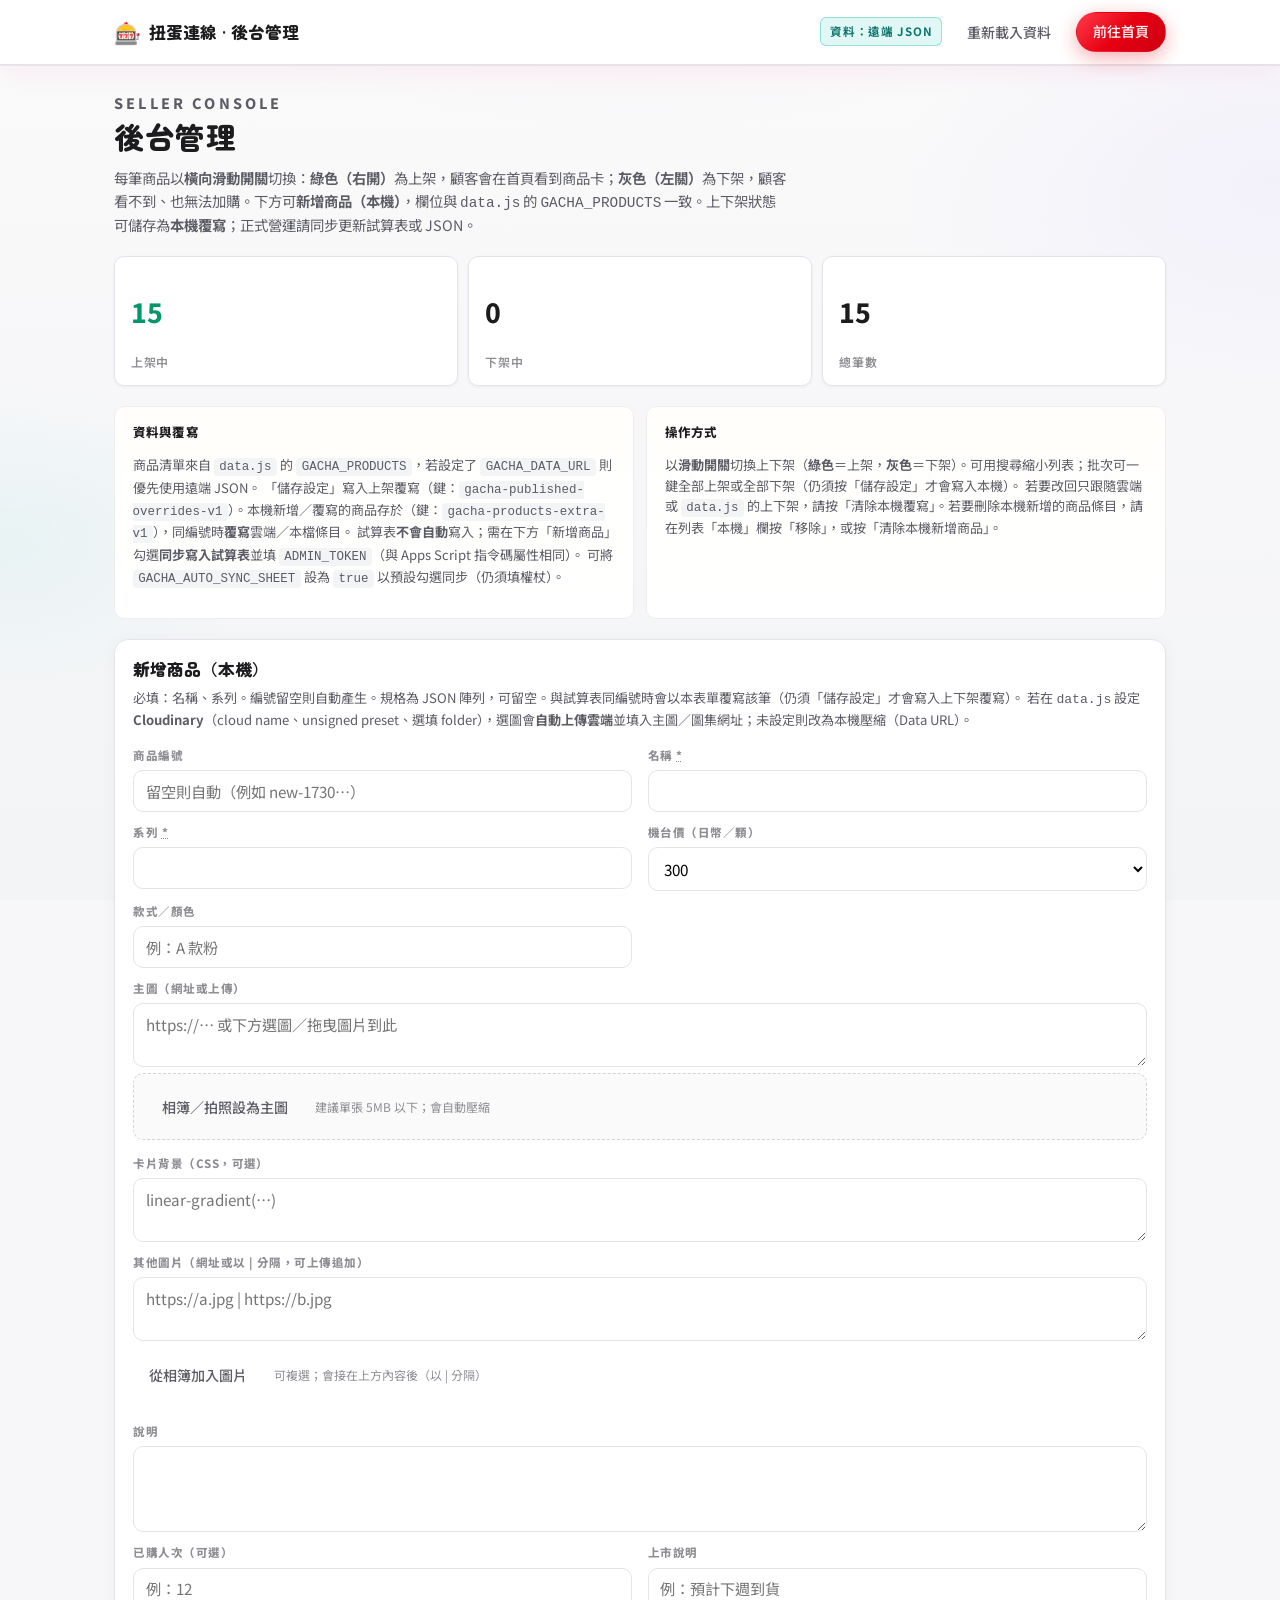
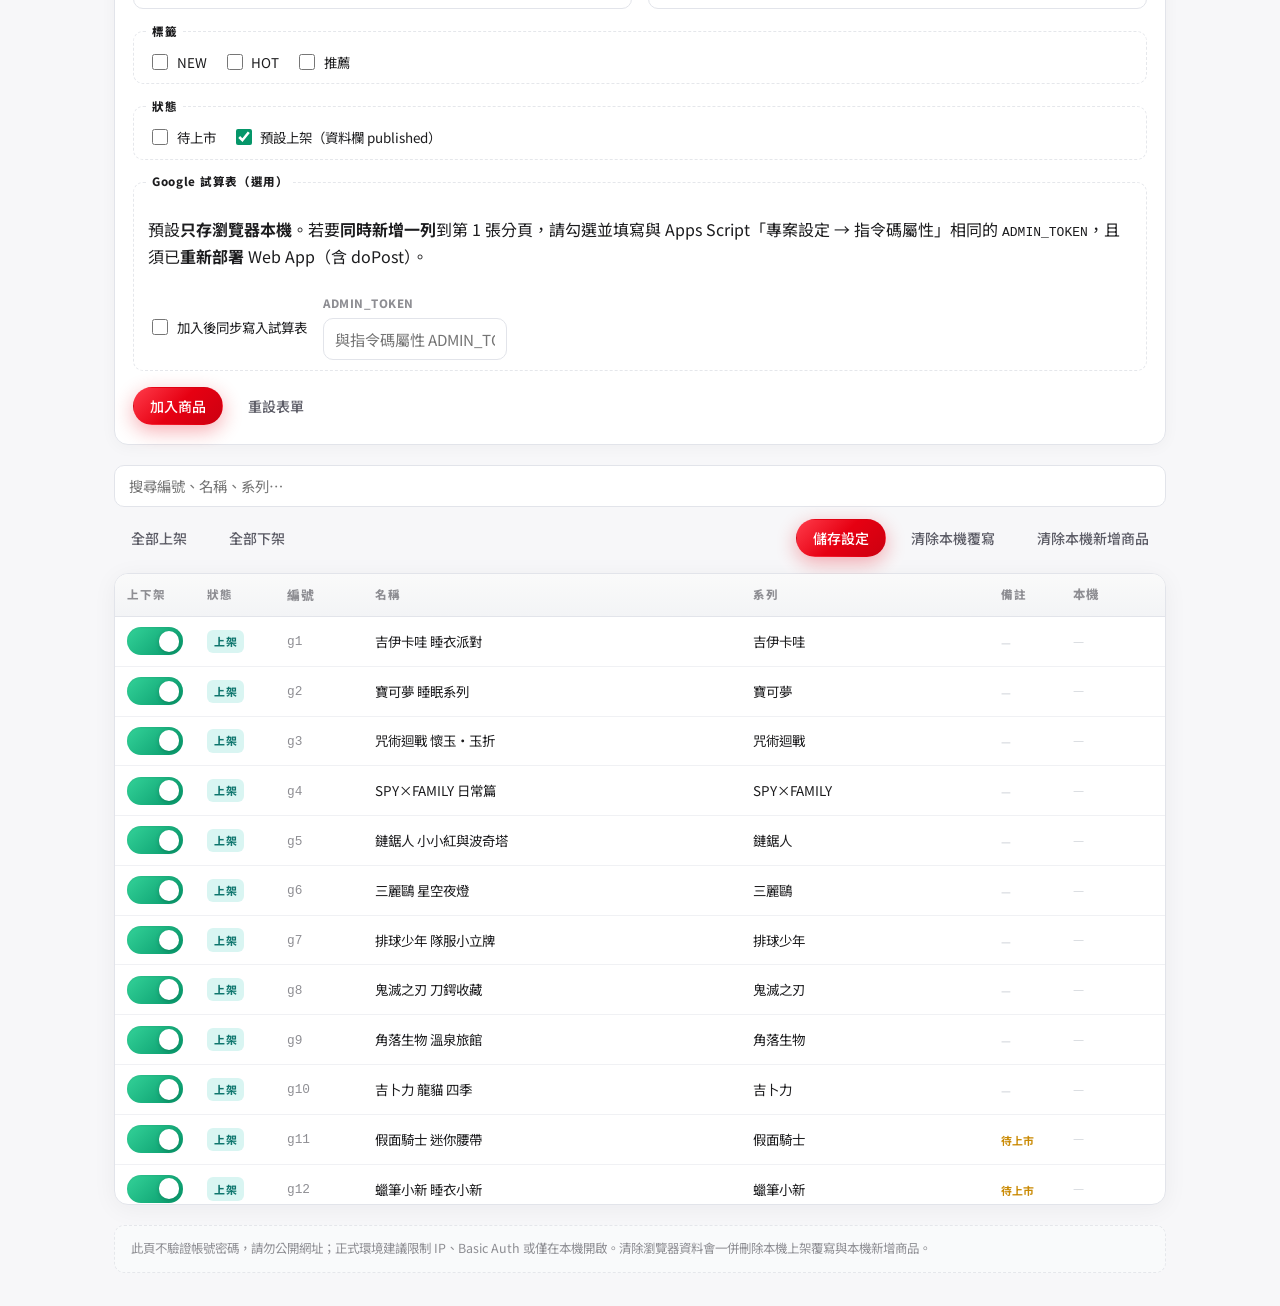
==== admin.html @ bfc109dc "Add files via upload" ====
<!DOCTYPE html>
<html lang="zh-Hant">
<head>
  <meta charset="UTF-8" />
  <meta name="viewport" content="width=device-width, initial-scale=1.0" />
  <meta name="robots" content="noindex, nofollow" />
  <title>後台管理｜扭蛋連線</title>
  <link rel="preconnect" href="https://fonts.googleapis.com" />
  <link rel="preconnect" href="https://fonts.gstatic.com" crossorigin />
  <link href="https://fonts.googleapis.com/css2?family=Noto+Sans+TC:wght@400;500;700;900&family=Zen+Maru+Gothic:wght@500;700&display=swap" rel="stylesheet" />
  <link rel="stylesheet" href="css/styles.css" />
  <link rel="stylesheet" href="css/admin.css" />
</head>
<body class="admin-body">
  <a class="admin-skip" href="#admin-main">略過導覽至主要內容</a>
  <div class="page-bg" aria-hidden="true"></div>

  <header class="admin-header">
    <div class="admin-header__inner">
      <a class="admin-brand" href="index.html">
        <span class="admin-brand__icon" aria-hidden="true">🎰</span>
        <span>扭蛋連線 · 後台管理</span>
      </a>
      <div class="admin-header__actions">
        <span class="admin-badge" id="admin-data-source" title="商品資料來源">載入中…</span>
        <button type="button" class="btn ghost" id="admin-reload">重新載入資料</button>
        <a class="btn primary" href="index.html">前往首頁</a>
      </div>
    </div>
  </header>

  <main class="admin-main" id="admin-main">
    <section class="admin-hero" aria-labelledby="admin-title">
      <p class="admin-hero__eyebrow">SELLER CONSOLE</p>
      <h1 id="admin-title">後台管理</h1>
      <p>每筆商品以<strong>橫向滑動開關</strong>切換：<strong>綠色（右開）</strong>為上架，顧客會在首頁看到商品卡；<strong>灰色（左關）</strong>為下架，顧客看不到、也無法加購。下方可<strong>新增商品（本機）</strong>，欄位與 <code>data.js</code> 的 <code>GACHA_PRODUCTS</code> 一致。上下架狀態可儲存為<strong>本機覆寫</strong>；正式營運請同步更新試算表或 JSON。</p>
      <p class="admin-sync-note" id="admin-sheet-sync-note" role="status"></p>
    </section>

    <section class="admin-stats" aria-label="上架統計">
      <div class="admin-stat admin-stat--accent">
        <p class="admin-stat__val" id="stat-on">0</p>
        <p class="admin-stat__label">上架中</p>
      </div>
      <div class="admin-stat">
        <p class="admin-stat__val" id="stat-off">0</p>
        <p class="admin-stat__label">下架中</p>
      </div>
      <div class="admin-stat">
        <p class="admin-stat__val" id="stat-total">0</p>
        <p class="admin-stat__label">總筆數</p>
      </div>
    </section>

    <div class="admin-panels">
      <section class="admin-panel" aria-labelledby="panel-src">
        <h2 id="panel-src">資料與覆寫</h2>
        <p>
          商品清單來自 <code>data.js</code> 的 <code>GACHA_PRODUCTS</code>，若設定了 <code>GACHA_DATA_URL</code> 則優先使用遠端 JSON。
          「儲存設定」寫入上架覆寫（鍵：<code id="admin-key-hint"></code>）。本機新增／覆寫的商品存於（鍵：<code id="admin-extra-key-hint"></code>），同編號時<strong>覆寫</strong>雲端／本檔條目。
          試算表<strong>不會自動</strong>寫入；需在下方「新增商品」勾選<strong>同步寫入試算表</strong>並填 <code>ADMIN_TOKEN</code>（與 Apps Script 指令碼屬性相同）。
          可將 <code>GACHA_AUTO_SYNC_SHEET</code> 設為 <code>true</code> 以預設勾選同步（仍須填權杖）。
        </p>
      </section>
      <section class="admin-panel" aria-labelledby="panel-how">
        <h2 id="panel-how">操作方式</h2>
        <p>
          以<strong>滑動開關</strong>切換上下架（<strong>綠色</strong>＝上架，<strong>灰色</strong>＝下架）。可用搜尋縮小列表；批次可一鍵全部上架或全部下架（仍須按「儲存設定」才會寫入本機）。
          若要改回只跟隨雲端或 <code>data.js</code> 的上下架，請按「清除本機覆寫」。若要刪除本機新增的商品條目，請在列表「本機」欄按「移除」，或按「清除本機新增商品」。
        </p>
      </section>
    </div>

    <section class="admin-form-card" aria-labelledby="admin-add-title">
      <h2 id="admin-add-title" class="admin-form-card__title">新增商品（本機）</h2>
      <p class="admin-form-card__hint">
        必填：名稱、系列。編號留空則自動產生。規格為 JSON 陣列，可留空。與試算表同編號時會以本表單覆寫該筆（仍須「儲存設定」才會寫入上下架覆寫）。
        若在 <code>data.js</code> 設定 <strong>Cloudinary</strong>（cloud name、unsigned preset、選填 folder），選圖會<strong>自動上傳雲端</strong>並填入主圖／圖集網址；未設定則改為本機壓縮（Data URL）。
      </p>
      <form id="admin-add-form" class="admin-form" novalidate>
        <div class="admin-form__grid">
          <label class="admin-field">
            <span class="admin-field__label">商品編號</span>
            <input type="text" id="admin-field-id" name="id" autocomplete="off" placeholder="留空則自動（例如 new-1730…）" />
          </label>
          <label class="admin-field">
            <span class="admin-field__label">名稱 <abbr title="必填">*</abbr></span>
            <input type="text" id="admin-field-name" name="name" required autocomplete="off" />
          </label>
          <label class="admin-field">
            <span class="admin-field__label">系列 <abbr title="必填">*</abbr></span>
            <input type="text" id="admin-field-series" name="series" required autocomplete="off" />
          </label>
          <label class="admin-field">
            <span class="admin-field__label">機台價（日幣／顆）</span>
            <select id="admin-field-jpy" name="jpy">
              <option value="100">100</option>
              <option value="200">200</option>
              <option value="300" selected>300</option>
              <option value="400">400</option>
              <option value="500">500</option>
              <option value="600">600</option>
            </select>
          </label>
          <label class="admin-field">
            <span class="admin-field__label">款式／顏色</span>
            <input type="text" id="admin-field-capsule" name="capsule" autocomplete="off" placeholder="例：A 款粉" />
          </label>
          <label class="admin-field admin-field--full">
            <span class="admin-field__label">主圖（網址或上傳）</span>
            <textarea id="admin-field-image" name="image" rows="2" spellcheck="false" placeholder="https://… 或下方選圖／拖曳圖片到此"></textarea>
          </label>
          <div class="admin-field admin-field--full admin-drop" id="admin-drop-main" aria-label="主圖拖曳區">
            <input type="file" id="admin-file-main" class="visually-hidden" accept="image/*" tabindex="-1" />
            <div class="admin-upload-row">
              <button type="button" class="btn ghost admin-btn-upload" id="admin-btn-pick-main">相簿／拍照設為主圖</button>
              <span class="admin-upload-hint">建議單張 5MB 以下；會自動壓縮</span>
            </div>
            <div class="admin-image-preview" id="admin-image-preview" hidden>
              <img id="admin-image-preview-img" alt="主圖預覽" width="120" height="120" decoding="async" />
            </div>
          </div>
          <label class="admin-field admin-field--full">
            <span class="admin-field__label">卡片背景（CSS，可選）</span>
            <textarea id="admin-field-accent" name="accent" rows="2" placeholder="linear-gradient(…)" spellcheck="false"></textarea>
          </label>
          <label class="admin-field admin-field--full">
            <span class="admin-field__label">其他圖片（網址或以 | 分隔，可上傳追加）</span>
            <textarea id="admin-field-gallery" name="gallery" rows="2" spellcheck="false" placeholder="https://a.jpg | https://b.jpg"></textarea>
          </label>
          <div class="admin-field admin-field--full">
            <input type="file" id="admin-file-gallery" class="visually-hidden" accept="image/*" multiple tabindex="-1" />
            <div class="admin-upload-row">
              <button type="button" class="btn ghost admin-btn-upload" id="admin-btn-pick-gallery">從相簿加入圖片</button>
              <span class="admin-upload-hint">可複選；會接在上方內容後（以 | 分隔）</span>
            </div>
            <div class="admin-gallery-preview" id="admin-gallery-preview" hidden aria-live="polite"></div>
          </div>
          <label class="admin-field admin-field--full">
            <span class="admin-field__label">說明</span>
            <textarea id="admin-field-description" name="description" rows="3"></textarea>
          </label>
          <label class="admin-field">
            <span class="admin-field__label">已購人次（可選）</span>
            <input type="number" id="admin-field-purchaseCount" name="purchaseCount" min="0" step="1" placeholder="例：12" />
          </label>
          <label class="admin-field">
            <span class="admin-field__label">上市說明</span>
            <input type="text" id="admin-field-launchNote" name="launchNote" placeholder="例：預計下週到貨" />
          </label>
        </div>
        <fieldset class="admin-form__fieldset">
          <legend class="admin-form__legend">標籤</legend>
          <label class="admin-check"><input type="checkbox" id="admin-label-new" name="labelNew" /> NEW</label>
          <label class="admin-check"><input type="checkbox" id="admin-label-hot" name="labelHot" /> HOT</label>
          <label class="admin-check"><input type="checkbox" id="admin-label-recommend" name="labelRecommend" /> 推薦</label>
        </fieldset>
        <fieldset class="admin-form__fieldset">
          <legend class="admin-form__legend">狀態</legend>
          <label class="admin-check"><input type="checkbox" id="admin-field-comingSoon" name="comingSoon" /> 待上市</label>
          <label class="admin-check"><input type="checkbox" id="admin-field-published" name="published" checked /> 預設上架（資料欄 published）</label>
        </fieldset>
        <fieldset class="admin-form__fieldset admin-form__fieldset--sheet" aria-labelledby="admin-sheet-legend">
          <legend class="admin-form__legend" id="admin-sheet-legend">Google 試算表（選用）</legend>
          <p class="admin-sheet-hint">
            預設<strong>只存瀏覽器本機</strong>。若要<strong>同時新增一列</strong>到第 1 張分頁，請勾選並填寫與 Apps Script「專案設定 → 指令碼屬性」相同的 <code>ADMIN_TOKEN</code>，且須已<strong>重新部署</strong> Web App（含 doPost）。
          </p>
          <label class="admin-check">
            <input type="checkbox" id="admin-sync-sheet" name="syncSheet" /> 加入後同步寫入試算表
          </label>
          <label class="admin-field admin-field--full">
            <span class="admin-field__label">ADMIN_TOKEN</span>
            <input
              type="password"
              id="admin-sheet-token"
              name="sheetToken"
              autocomplete="off"
              placeholder="與指令碼屬性 ADMIN_TOKEN 相同"
            />
          </label>
        </fieldset>
        <div class="admin-form__actions">
          <button type="submit" class="btn primary" id="admin-add-submit">加入商品</button>
          <button type="reset" class="btn ghost" id="admin-add-reset">重設表單</button>
        </div>
      </form>
    </section>

    <section class="admin-toolbar" aria-label="工具列">
      <div class="admin-toolbar__row">
        <div class="admin-search">
          <label for="admin-search" class="visually-hidden">搜尋商品</label>
          <input type="search" id="admin-search" placeholder="搜尋編號、名稱、系列…" autocomplete="off" />
        </div>
      </div>
      <div class="admin-toolbar__row">
        <button type="button" class="btn ghost" id="admin-bulk-on">全部上架</button>
        <button type="button" class="btn ghost" id="admin-bulk-off">全部下架</button>
        <span class="admin-toolbar__spacer" aria-hidden="true"></span>
        <button type="button" class="btn primary" id="admin-save">儲存設定</button>
        <button type="button" class="btn ghost" id="admin-clear">清除本機覆寫</button>
        <button type="button" class="btn ghost" id="admin-clear-extras">清除本機新增商品</button>
      </div>
    </section>

    <section class="admin-table-card" aria-labelledby="admin-table-title">
      <h2 id="admin-table-title" class="visually-hidden">商品列表</h2>
      <div id="admin-table-host">
        <p class="admin-loading" id="admin-loading">正在載入商品…</p>
      </div>
    </section>

    <p class="admin-footer-note">
      此頁不驗證帳號密碼，請勿公開網址；正式環境建議限制 IP、Basic Auth 或僅在本機開啟。清除瀏覽器資料會一併刪除本機上架覆寫與本機新增商品。
    </p>
    <div id="admin-feedback" role="status" aria-live="polite"></div>
  </main>

  <script src="js/data.js"></script>
  <script src="admin.js"></script>
</body>
</html>
---- css/styles.css ----
/* 白底明亮 · 日系品牌粉 · 官網感格線排版 */
:root {
  --bg-page: #f7f7f9;
  --bg-white: #ffffff;
  --bg-soft-pink: #fff5f8;
  --grid-line: #e2e4ea;
  --text: #1c1c1e;
  --text-secondary: #5c5c66;
  --muted: #8e8e93;
  --brand: #e91e8c;
  --brand-soft: #fce4ef;
  --brand-deep: #c2186d;
  --mint: #00b8a9;
  --lemon: #ffc93c;
  --lavender: #a78bfa;
  /* 商品一覽 · 參考版型主色（紅） */
  --accent-red: #e60012;
  --accent-red-hover: #cc0010;
  --radius: 14px;
  --radius-sm: 10px;
  --shadow-sm: 0 1px 3px rgba(28, 28, 30, 0.06);
  --shadow-header: 0 1px 0 rgba(28, 28, 30, 0.06), 0 8px 24px rgba(233, 30, 140, 0.06);
  --font: "Noto Sans TC", system-ui, sans-serif;
  --font-display: "Zen Maru Gothic", "Noto Sans TC", sans-serif;
}

*,
*::before,
*::after {
  box-sizing: border-box;
}

html {
  scroll-behavior: smooth;
}

body {
  margin: 0;
  min-height: 100vh;
  font-family: var(--font);
  color: var(--text);
  background: var(--bg-page);
  line-height: 1.55;
}

.page-bg {
  position: fixed;
  inset: 0;
  z-index: -1;
  pointer-events: none;
  background:
    radial-gradient(ellipse 100% 80% at 50% -30%, rgba(252, 228, 239, 0.85), transparent 55%),
    radial-gradient(ellipse 60% 50% at 100% 20%, rgba(167, 139, 250, 0.08), transparent 50%),
    radial-gradient(ellipse 50% 40% at 0% 60%, rgba(0, 184, 169, 0.06), transparent 45%),
    linear-gradient(180deg, #fafafa 0%, var(--bg-page) 45%, #f3f4f6 100%);
}

.visually-hidden {
  position: absolute;
  width: 1px;
  height: 1px;
  padding: 0;
  margin: -1px;
  overflow: hidden;
  clip: rect(0, 0, 0, 0);
  white-space: nowrap;
  border: 0;
}

/* Header */
.site-header {
  display: flex;
  flex-wrap: wrap;
  align-items: center;
  justify-content: space-between;
  gap: 1rem;
  padding: 1rem clamp(1rem, 4vw, 2rem);
  background: rgba(255, 255, 255, 0.92);
  border-bottom: 1px solid var(--grid-line);
  box-shadow: var(--shadow-header);
  position: sticky;
  top: 0;
  z-index: 50;
  backdrop-filter: blur(10px);
}

.brand {
  display: flex;
  align-items: center;
  gap: 0.75rem;
}

.brand-icon {
  font-size: 2rem;
  line-height: 1;
}

.brand-text h1 {
  margin: 0;
  font-family: var(--font-display);
  font-size: clamp(1.25rem, 2.8vw, 1.6rem);
  font-weight: 700;
  letter-spacing: 0.06em;
  color: var(--text);
}

.brand-text h1::after {
  content: "";
  display: block;
  width: 3rem;
  height: 3px;
  margin-top: 0.35rem;
  border-radius: 999px;
  background: linear-gradient(90deg, var(--brand), #ff8fab, var(--mint));
}

.tagline {
  margin: 0.35rem 0 0;
  font-size: 0.8rem;
  color: var(--text-secondary);
}

.header-actions {
  display: flex;
  align-items: center;
  gap: 0.5rem;
}

/* Buttons */
.btn {
  font-family: inherit;
  font-size: 0.875rem;
  font-weight: 500;
  border: 1px solid var(--grid-line);
  border-radius: 999px;
  padding: 0.5rem 1rem;
  cursor: pointer;
  transition: transform 0.15s ease, background 0.2s, border-color 0.2s, box-shadow 0.2s;
  background: var(--bg-white);
  color: var(--text);
  box-shadow: var(--shadow-sm);
}

a.btn {
  text-decoration: none;
  display: inline-flex;
  align-items: center;
  justify-content: center;
  box-sizing: border-box;
}

.btn:hover {
  border-color: rgba(233, 30, 140, 0.35);
  background: var(--bg-soft-pink);
}

.btn:active {
  transform: scale(0.98);
}

.btn.ghost {
  border-color: transparent;
  background: transparent;
  box-shadow: none;
  color: var(--text-secondary);
}

.btn.ghost:hover {
  color: var(--brand);
  background: var(--brand-soft);
}

.btn.primary {
  background: linear-gradient(135deg, #ff3b4a 0%, var(--accent-red) 50%, var(--accent-red-hover) 100%);
  border-color: transparent;
  color: #fff;
  box-shadow: 0 6px 20px rgba(230, 0, 18, 0.32);
}

.btn.primary:hover {
  box-shadow: 0 8px 26px rgba(230, 0, 18, 0.4);
}

.btn.primary:disabled {
  opacity: 0.45;
  cursor: not-allowed;
  box-shadow: none;
}

.btn.block {
  width: 100%;
  padding: 0.85rem 1rem;
  font-size: 1rem;
  border-radius: var(--radius-sm);
}

.btn.icon-only {
  padding: 0.4rem 0.65rem;
  line-height: 1;
  font-size: 1.15rem;
  border-radius: var(--radius-sm);
}

.cart-toggle {
  position: relative;
  display: inline-flex;
  align-items: center;
  gap: 0.35rem;
}

.cart-icon {
  font-size: 1.05rem;
}

.badge {
  position: absolute;
  top: -7px;
  right: -7px;
  min-width: 1.35rem;
  height: 1.35rem;
  padding: 0 0.35rem;
  font-size: 0.68rem;
  font-weight: 800;
  line-height: 1.35rem;
  text-align: center;
  background: var(--brand);
  color: #fff;
  border-radius: 999px;
  box-shadow: 0 2px 8px rgba(233, 30, 140, 0.45);
}

/* How-to */
.howto {
  margin: 0;
  padding: 0.9rem clamp(1rem, 4vw, 2rem);
  background: linear-gradient(90deg, rgba(252, 228, 239, 0.65) 0%, rgba(255, 255, 255, 0.9) 50%, rgba(204, 251, 241, 0.35) 100%);
  border-bottom: 1px solid var(--grid-line);
}

.howto ol {
  margin: 0;
  padding-left: 1.25rem;
  color: var(--text-secondary);
  font-size: 0.88rem;
}

.howto li + li {
  margin-top: 0.3rem;
}

.howto-callout {
  display: flex;
  gap: 0.65rem;
  align-items: flex-start;
  margin-top: 0.9rem;
  padding: 0.75rem 0.9rem;
  border-radius: var(--radius-sm);
  border: 1px solid rgba(0, 184, 169, 0.4);
  background: linear-gradient(135deg, rgba(0, 184, 169, 0.12) 0%, rgba(252, 228, 239, 0.55) 100%);
  box-shadow: var(--shadow-sm);
}

.howto-callout--shipping {
  margin-top: 0.75rem;
  border-color: rgba(217, 119, 6, 0.45);
  background: linear-gradient(135deg, rgba(254, 243, 199, 0.65) 0%, rgba(255, 251, 235, 0.95) 100%);
}

.howto-callout__icon {
  font-size: 1.35rem;
  line-height: 1.2;
  flex-shrink: 0;
}

.howto-callout__title {
  display: block;
  font-size: 0.82rem;
  font-weight: 700;
  color: var(--text);
  margin-bottom: 0.25rem;
  letter-spacing: 0.02em;
}

.howto-callout__text {
  margin: 0;
  font-size: 0.88rem;
  color: var(--text);
  line-height: 1.55;
}

.howto-seller {
  margin: 0.85rem 0 0;
  padding-top: 0.75rem;
  border-top: 1px dashed rgba(28, 28, 30, 0.12);
  font-size: 0.8rem;
  color: var(--muted);
  line-height: 1.55;
}

.howto-seller__label {
  display: inline-block;
  margin-right: 0.35rem;
  font-weight: 600;
  color: var(--text-secondary);
}

.howto-seller__link {
  color: var(--text-secondary);
  text-decoration: underline;
  text-underline-offset: 0.15em;
}

.howto-seller__link:hover {
  color: var(--accent-red);
}

.howto-seller__hint {
  display: inline;
  margin-left: 0.2rem;
  font-size: 0.75rem;
  color: var(--muted);
}

/* Hero carousel */
.hero-carousel {
  padding: 1.25rem clamp(1rem, 4vw, 2rem) 0.5rem;
}

.hero-inner {
  position: relative;
  max-width: 1200px;
  margin: 0 auto;
}

.hero-viewport {
  --hero-slides: 1;
  border-radius: calc(var(--radius) + 4px);
  overflow: hidden;
  border: 1px solid var(--grid-line);
  box-shadow: 0 12px 40px rgba(28, 28, 30, 0.08), 0 0 0 1px rgba(255, 255, 255, 0.8) inset;
  background: var(--bg-white);
  width: 100%;
}

.hero-track {
  display: flex;
  width: calc(var(--hero-slides) * 100%);
  transition: transform 0.55s cubic-bezier(0.33, 1, 0.68, 1);
}

.hero-slide {
  flex: 0 0 calc(100% / var(--hero-slides));
  min-height: clamp(200px, 32vw, 380px);
  padding: clamp(1.5rem, 5vw, 3.5rem) clamp(1.5rem, 6vw, 4rem);
  display: flex;
  flex-direction: column;
  justify-content: center;
  align-items: flex-start;
  position: relative;
  overflow: hidden;
}

.hero-slide::after {
  content: "";
  position: absolute;
  right: -5%;
  bottom: -20%;
  width: 45%;
  height: 90%;
  border-radius: 50%;
  background: rgba(255, 255, 255, 0.35);
  pointer-events: none;
}

.hero-slide::before {
  content: "";
  position: absolute;
  top: 12%;
  right: 18%;
  width: 72px;
  height: 72px;
  border-radius: 20px;
  background: rgba(255, 255, 255, 0.45);
  transform: rotate(12deg);
  pointer-events: none;
}

.hero-tag {
  display: inline-block;
  font-size: 0.7rem;
  font-weight: 800;
  letter-spacing: 0.14em;
  padding: 0.35rem 0.65rem;
  border-radius: 6px;
  background: rgba(255, 255, 255, 0.85);
  color: var(--brand-deep);
  border: 1px solid rgba(233, 30, 140, 0.2);
  margin-bottom: 0.85rem;
  position: relative;
  z-index: 1;
}

.hero-title {
  margin: 0;
  font-family: var(--font-display);
  font-size: clamp(1.5rem, 4.2vw, 2.35rem);
  font-weight: 700;
  letter-spacing: 0.04em;
  color: var(--text);
  line-height: 1.25;
  max-width: 18em;
  position: relative;
  z-index: 1;
}

.hero-sub {
  margin: 0.75rem 0 0;
  font-size: clamp(0.9rem, 2vw, 1.05rem);
  color: var(--text-secondary);
  max-width: 26em;
  position: relative;
  z-index: 1;
}

.hero-deco {
  position: absolute;
  font-size: clamp(3rem, 12vw, 6rem);
  right: 6%;
  bottom: 8%;
  opacity: 0.2;
  user-select: none;
  pointer-events: none;
  z-index: 0;
}

.hero-nav {
  position: absolute;
  top: 50%;
  transform: translateY(-50%);
  width: 2.5rem;
  height: 2.5rem;
  border-radius: 50%;
  border: 1px solid var(--grid-line);
  background: rgba(255, 255, 255, 0.95);
  color: var(--text);
  font-size: 1.5rem;
  line-height: 1;
  cursor: pointer;
  display: flex;
  align-items: center;
  justify-content: center;
  box-shadow: var(--shadow-sm);
  transition: background 0.2s, color 0.2s, border-color 0.2s;
  z-index: 2;
}

.hero-nav:hover {
  background: var(--brand-soft);
  border-color: rgba(233, 30, 140, 0.35);
  color: var(--brand-deep);
}

.hero-prev {
  left: 0.35rem;
}

.hero-next {
  right: 0.35rem;
}

@media (min-width: 900px) {
  .hero-prev {
    left: -0.85rem;
  }
  .hero-next {
    right: -0.85rem;
  }
}

.hero-dots {
  display: flex;
  justify-content: center;
  gap: 0.45rem;
  margin-top: 0.85rem;
}

.hero-dot {
  width: 8px;
  height: 8px;
  border-radius: 999px;
  border: none;
  padding: 0;
  background: #d1d5db;
  cursor: pointer;
  transition: width 0.25s, background 0.25s;
}

.hero-dot[aria-selected="true"] {
  width: 1.5rem;
  background: linear-gradient(90deg, var(--accent-red), #ff6b6b);
}

/* 代購流程說明（參考：五色圓圈 + 橫向連線；窄螢幕改直向） */
.order-flow {
  background: var(--bg-white);
  padding: 1.5rem clamp(1rem, 4vw, 2rem) 2rem;
  border-bottom: 1px solid #eee;
}

.order-flow__inner {
  max-width: 1200px;
  margin: 0 auto;
}

.order-flow__head {
  margin-bottom: 1.35rem;
}

.order-flow__eyebrow {
  margin: 0;
  font-size: 0.68rem;
  font-weight: 800;
  letter-spacing: 0.2em;
  color: var(--accent-red);
  text-transform: uppercase;
}

.order-flow__title-row {
  display: flex;
  align-items: stretch;
  gap: 0.65rem;
  margin-top: 0.4rem;
}

.order-flow__bar {
  width: 5px;
  min-height: 2rem;
  border-radius: 2px;
  background: var(--accent-red);
  flex-shrink: 0;
}

.order-flow__title {
  margin: 0;
  font-family: var(--font-display);
  font-size: clamp(1.35rem, 3.5vw, 1.7rem);
  font-weight: 800;
  color: var(--text);
  letter-spacing: 0.02em;
}

.order-flow__steps {
  list-style: none;
  margin: 0;
  padding: 0;
  display: flex;
  flex-direction: column;
  gap: 1.15rem;
  position: relative;
}

.order-flow__step {
  display: flex;
  flex-direction: row;
  align-items: flex-start;
  gap: 1rem;
  text-align: left;
  position: relative;
  z-index: 1;
}

.order-flow__node {
  width: 4.25rem;
  height: 4.25rem;
  flex-shrink: 0;
  border-radius: 50%;
  background: var(--step-color);
  display: flex;
  align-items: center;
  justify-content: center;
  position: relative;
  color: #fff;
  box-shadow: 0 4px 14px rgba(0, 0, 0, 0.12);
}

.order-flow__num {
  position: absolute;
  top: -0.2rem;
  right: -0.2rem;
  font-size: 0.62rem;
  font-weight: 800;
  background: #fff;
  color: var(--step-color);
  padding: 0.15rem 0.32rem;
  border-radius: 4px;
  line-height: 1;
  border: 1px solid rgba(0, 0, 0, 0.06);
  box-shadow: 0 1px 3px rgba(0, 0, 0, 0.08);
}

.order-flow__icon {
  display: block;
}

.order-flow__body {
  flex: 1;
  min-width: 0;
  padding-top: 0.15rem;
}

.order-flow__step-title {
  margin: 0 0 0.4rem;
  font-size: 0.98rem;
  font-weight: 800;
  color: var(--text);
}

.order-flow__step-desc {
  margin: 0;
  font-size: 0.82rem;
  line-height: 1.55;
  color: var(--text-secondary);
}

@media (min-width: 900px) {
  .order-flow__steps {
    display: grid;
    grid-template-columns: repeat(5, minmax(0, 1fr));
    gap: 0.5rem 0.25rem;
    padding-top: 0.35rem;
  }

  .order-flow__steps::before {
    content: "";
    position: absolute;
    left: 5%;
    right: 5%;
    top: 2.35rem;
    height: 2px;
    background: #d1d5db;
    z-index: 0;
  }

  .order-flow__step {
    flex-direction: column;
    align-items: center;
    text-align: center;
    gap: 0;
  }

  .order-flow__node {
    margin-bottom: 0.85rem;
  }

  .order-flow__body {
    padding-top: 0;
    text-align: center;
  }

  .order-flow__step-desc {
    padding: 0 0.15rem;
  }
}

.catalog-main {
  background: var(--bg-white);
}

/* 商品一覽標題區（參考：PRODUCTS + 左側紅條 + 中文大標） */
.catalog-head {
  padding: 1.75rem clamp(1rem, 4vw, 2rem) 1rem;
  max-width: 1200px;
  margin: 0 auto;
  background: var(--bg-white);
  border-bottom: 1px solid #eee;
}

.catalog-head__eyebrow {
  margin: 0;
  font-size: 0.68rem;
  font-weight: 800;
  letter-spacing: 0.22em;
  color: var(--accent-red);
  text-transform: uppercase;
}

.catalog-head__title-row {
  display: flex;
  align-items: stretch;
  gap: 0.65rem;
  margin-top: 0.45rem;
}

.catalog-head__bar {
  width: 5px;
  min-height: 2.25rem;
  border-radius: 2px;
  background: var(--accent-red);
  flex-shrink: 0;
}

.catalog-head__title {
  margin: 0;
  font-family: var(--font-display);
  font-size: clamp(1.5rem, 4vw, 1.85rem);
  font-weight: 800;
  color: var(--text);
  line-height: 1.2;
  letter-spacing: 0.02em;
}

.catalog-head__desc {
  margin: 0.65rem 0 0;
  padding-left: calc(5px + 0.65rem);
  font-size: 0.88rem;
  color: var(--text-secondary);
  line-height: 1.55;
  max-width: 40rem;
}

.spotlight-filters {
  margin-top: 1.15rem;
  padding-left: calc(5px + 0.65rem);
  display: flex;
  flex-wrap: wrap;
  gap: 0.55rem;
}

.filter-chip--spotlight {
  display: inline-flex;
  align-items: center;
  gap: 0.45rem;
  padding: 0.5rem 1rem;
  font-size: 0.82rem;
  font-weight: 600;
  border-radius: 50px;
  border: 1px solid #d8d8d8;
  background: var(--bg-white);
  color: var(--text);
  box-shadow: none;
}

.filter-chip--spotlight:hover {
  border-color: rgba(230, 0, 18, 0.45);
  color: var(--text);
}

.filter-chip--spotlight .spotlight-chip__label {
  display: inline-flex;
  align-items: center;
  gap: 0.15em;
}

.filter-chip--spotlight[aria-pressed="true"] {
  background: var(--accent-red);
  border-color: var(--accent-red);
  color: #fff;
  font-weight: 700;
}

.filter-chip--spotlight[aria-pressed="true"]:hover {
  background: var(--accent-red-hover);
  border-color: var(--accent-red-hover);
  color: #fff;
}

/* Toolbar */
.toolbar {
  padding: 1.15rem clamp(1rem, 4vw, 2rem) 0.75rem;
  display: flex;
  flex-direction: column;
  gap: 1rem;
  max-width: 1200px;
  margin: 0 auto;
  background: var(--bg-white);
}

.search-wrap {
  max-width: 440px;
}

.search-input {
  width: 100%;
  padding: 0.7rem 1rem;
  font-family: inherit;
  font-size: 1rem;
  color: var(--text);
  background: var(--bg-white);
  border: 1px solid var(--grid-line);
  border-radius: var(--radius-sm);
  outline: none;
  transition: border-color 0.2s, box-shadow 0.2s;
  box-shadow: var(--shadow-sm);
}

.search-input::placeholder {
  color: var(--muted);
}

.search-input:focus {
  border-color: rgba(230, 0, 18, 0.45);
  box-shadow: 0 0 0 3px rgba(230, 0, 18, 0.1);
}

.filters {
  display: flex;
  flex-wrap: wrap;
  gap: 0.45rem;
}

.filter-chip {
  font-family: inherit;
  font-size: 0.8rem;
  padding: 0.38rem 0.85rem;
  border-radius: 999px;
  border: 1px solid var(--grid-line);
  background: var(--bg-white);
  color: var(--text-secondary);
  cursor: pointer;
  transition: all 0.2s;
  box-shadow: var(--shadow-sm);
}

.filter-chip:hover {
  border-color: rgba(230, 0, 18, 0.35);
  color: var(--text);
}

.filter-chip[aria-pressed="true"] {
  background: rgba(230, 0, 18, 0.08);
  border-color: rgba(230, 0, 18, 0.4);
  color: var(--accent-red);
  font-weight: 600;
}

.toolbar-label {
  margin: 0;
  font-size: 0.72rem;
  font-weight: 700;
  letter-spacing: 0.12em;
  color: var(--muted);
  text-transform: uppercase;
}

.filters--price .filter-chip--price {
  font-variant-numeric: tabular-nums;
}

.filters--price .filter-chip[aria-pressed="true"] {
  background: rgba(230, 0, 18, 0.07);
  border-color: rgba(230, 0, 18, 0.35);
  color: var(--accent-red);
}

/* Products — 白底卡片 + 格線 */
.products {
  padding: 0.75rem clamp(1rem, 4vw, 2rem) 3rem;
  max-width: 1200px;
  margin: 0 auto;
  background: var(--bg-white);
}

.products-frame {
  display: flex;
  flex-direction: column;
  gap: 0;
  background: #f3f4f6;
  border-radius: calc(var(--radius) + 4px);
  padding: clamp(14px, 2.5vw, 22px);
  border: 1px solid #e5e7eb;
  box-shadow: 0 4px 24px rgba(28, 28, 30, 0.05);
}

.products-pagination {
  display: flex;
  align-items: center;
  justify-content: center;
  gap: clamp(0.75rem, 3vw, 1.5rem);
  flex-wrap: wrap;
  padding: 1rem 1rem 1.15rem;
  background: linear-gradient(180deg, #fafafa 0%, #fff 100%);
  border-top: 1px solid var(--grid-line);
  border-radius: 0 0 calc(var(--radius) - 1px) calc(var(--radius) - 1px);
}

.products-pagination[hidden] {
  display: none !important;
}

.page-btn {
  min-width: 2.5rem;
  height: 2.5rem;
  padding: 0;
  font-size: 1.35rem;
  line-height: 1;
  font-family: inherit;
  font-weight: 500;
  color: var(--text);
  background: var(--bg-white);
  border: 1px solid var(--grid-line);
  border-radius: 999px;
  cursor: pointer;
  box-shadow: var(--shadow-sm);
  transition: background 0.2s, border-color 0.2s, color 0.2s;
}

.page-btn:hover:not(:disabled) {
  background: rgba(230, 0, 18, 0.08);
  border-color: rgba(230, 0, 18, 0.35);
  color: var(--accent-red);
}

.page-btn:disabled {
  opacity: 0.35;
  cursor: not-allowed;
}

.page-indicator {
  margin: 0;
  font-size: 0.92rem;
  color: var(--text-secondary);
  font-variant-numeric: tabular-nums;
}

.page-indicator strong {
  color: var(--accent-red);
  font-size: 1.05rem;
  font-weight: 800;
}

.page-total-num {
  color: var(--text);
  font-weight: 600;
}

.products-grid {
  display: grid;
  grid-template-columns: repeat(auto-fill, minmax(268px, 1fr));
  gap: clamp(16px, 2.2vw, 22px);
  background: transparent;
  border-radius: var(--radius);
  overflow: visible;
}

.products-section-head {
  grid-column: 1 / -1;
  padding: 1.15rem 0.35rem 0.5rem;
  margin: 0 0 0.15rem;
  background: transparent;
  border-bottom: none;
}

.products-section-head--soon {
  margin-top: 0.75rem;
  padding-top: 1.35rem;
  border-top: 1px dashed #d6dae4;
  background: transparent;
}

.products-section-title {
  margin: 0;
  font-family: var(--font-display);
  font-size: 1.05rem;
  font-weight: 700;
  color: var(--text);
}

.products-section-hint {
  margin: 0.35rem 0 0;
  font-size: 0.8rem;
  color: var(--text-secondary);
  line-height: 1.45;
  max-width: 42em;
}

.product-card {
  position: relative;
  background: var(--bg-white);
  overflow: hidden;
  border-radius: 14px;
  border: 1px solid rgba(226, 228, 234, 0.95);
  box-shadow: 0 2px 10px rgba(28, 28, 30, 0.045);
  transition: box-shadow 0.25s ease, z-index 0s, border-color 0.25s ease;
  cursor: pointer;
  --viz-dur: 0.45s;
  --viz-ease: cubic-bezier(0.33, 1, 0.53, 1);
}

.product-card:focus {
  outline: none;
}

.product-card:focus-visible {
  outline: none;
  border-color: rgba(230, 0, 18, 0.4);
  box-shadow: 0 0 0 3px rgba(230, 0, 18, 0.15), 0 10px 32px rgba(28, 28, 30, 0.08);
  z-index: 2;
}

.product-card:hover {
  z-index: 2;
  border-color: rgba(230, 0, 18, 0.2);
  box-shadow: 0 10px 36px rgba(28, 28, 30, 0.09);
}

.product-card .btn-add {
  cursor: pointer;
}

.product-card--soon {
  background: linear-gradient(180deg, #fffefb 0%, #fff 100%);
}

.product-card--soon:hover {
  border-color: rgba(234, 179, 8, 0.45);
  box-shadow: 0 10px 32px rgba(28, 28, 30, 0.07);
}

.product-card--soon .btn-add:disabled {
  opacity: 0.75;
  cursor: not-allowed;
  border-color: var(--grid-line);
  color: var(--muted);
  background: #f3f4f6;
}

.product-visual {
  aspect-ratio: 4 / 3;
  position: relative;
  overflow: hidden;
  isolation: isolate;
  border-radius: 13px 13px 0 0;
}

.product-visual img {
  width: 100%;
  height: 100%;
  object-fit: cover;
  position: relative;
  z-index: 0;
  transition: transform var(--viz-dur) var(--viz-ease);
  transform: scale(1);
  transform-origin: center center;
}

.product-card:hover .product-visual img,
.product-card:focus-visible .product-visual img {
  transform: scale(1.045);
}

.product-card:active .product-visual img {
  transform: scale(1.03);
}

.product-visual.placeholder {
  display: flex;
  align-items: center;
  justify-content: center;
}

.product-visual.placeholder::after {
  content: "🎲";
  position: relative;
  z-index: 0;
  font-size: 2.75rem;
  opacity: 0.88;
  transition: transform var(--viz-dur) var(--viz-ease);
}

.product-card:hover .product-visual.placeholder::after,
.product-card:focus-visible .product-visual.placeholder::after {
  transform: scale(1.05);
}

.product-card:active .product-visual.placeholder::after {
  transform: scale(1.02);
}

.product-label-row {
  position: absolute;
  top: 0.45rem;
  left: 0.45rem;
  right: 0.45rem;
  display: flex;
  flex-wrap: wrap;
  gap: 0.3rem;
  align-items: center;
  z-index: 3;
  pointer-events: none;
}

.product-label {
  font-size: 0.62rem;
  font-weight: 800;
  letter-spacing: 0.05em;
  padding: 0.22rem 0.45rem;
  border-radius: 6px;
  border: 1px solid transparent;
  box-shadow: var(--shadow-sm);
}

.product-label--hot {
  background: linear-gradient(135deg, #fff1f2 0%, #fecdd3 100%);
  color: #be123c;
  border-color: rgba(225, 29, 72, 0.28);
}

.product-label--new {
  background: linear-gradient(135deg, #ecfdf5 0%, #a7f3d0 100%);
  color: #047857;
  border-color: rgba(5, 150, 105, 0.28);
}

.product-label--recommend {
  background: linear-gradient(135deg, #f5f3ff 0%, #ddd6fe 100%);
  color: #5b21b6;
  border-color: rgba(91, 33, 182, 0.28);
}

.product-badge {
  font-size: 0.6rem;
  font-weight: 800;
  letter-spacing: 0.06em;
  padding: 0.2rem 0.4rem;
  border-radius: 6px;
  box-shadow: var(--shadow-sm);
}

.product-badge--type {
  background: rgba(255, 255, 255, 0.95);
  color: var(--brand-deep);
  border: 1px solid rgba(233, 30, 140, 0.25);
}

.product-badge--ghost {
  opacity: 0.9;
  color: var(--text-secondary);
  border-color: #e5e7eb;
  background: rgba(255, 255, 255, 0.92);
}

.product-visual--soon {
  filter: saturate(0.94);
}

.product-soon-ribbon {
  position: absolute;
  bottom: 0;
  left: 0;
  right: 0;
  z-index: 3;
  text-align: center;
  font-size: 0.65rem;
  font-weight: 800;
  letter-spacing: 0.18em;
  padding: 0.4rem 0.35rem;
  background: linear-gradient(90deg, rgba(255, 251, 235, 0.97), rgba(254, 243, 199, 0.98));
  color: #a16207;
  border-top: 1px solid rgba(234, 179, 8, 0.4);
}

.product-body {
  padding: 1.1rem 1.15rem 1.2rem;
  border-top: 1px solid #f0f1f4;
}

.product-series {
  font-size: 0.68rem;
  font-weight: 700;
  color: var(--mint);
  letter-spacing: 0.1em;
  text-transform: uppercase;
  margin-bottom: 0.3rem;
}

.product-name {
  margin: 0 0 0.45rem;
  font-family: var(--font-display);
  font-size: 1.02rem;
  font-weight: 700;
  line-height: 1.35;
  color: var(--text);
}

.product-meta {
  font-size: 0.78rem;
  color: var(--text-secondary);
  margin-bottom: 0.85rem;
}

.product-purchase-stat {
  margin: -0.15rem 0 0.55rem;
  font-size: 0.76rem;
  color: var(--text-secondary);
  line-height: 1.35;
}

.product-purchase-stat strong {
  color: var(--brand-deep);
  font-weight: 800;
}

.product-row {
  display: flex;
  align-items: center;
  justify-content: space-between;
  gap: 0.85rem;
  margin-top: 0.1rem;
}

.product-price {
  display: flex;
  flex-wrap: wrap;
  align-items: baseline;
  gap: 0.2rem 0.35rem;
  font-size: 1.08rem;
  font-weight: 800;
  color: var(--text);
}

.product-price-jpy {
  font-weight: 800;
  color: var(--text-secondary);
  font-size: 0.95rem;
}

.product-price-sep {
  color: var(--muted);
  font-weight: 500;
  font-size: 0.85rem;
}

.product-price-twd {
  font-weight: 800;
  color: var(--text);
}

.product-price small {
  font-size: 0.72rem;
  font-weight: 500;
  color: var(--muted);
  margin-left: 0.1rem;
  flex: 0 0 auto;
}

.product-price--soon .product-price-twd {
  color: var(--text-secondary);
}

.product-price--soon {
  color: var(--text-secondary);
}

.product-price--soon small {
  color: #ca8a04;
  font-weight: 600;
}

.btn-add {
  flex-shrink: 0;
  padding: 0.45rem 0.8rem;
  font-size: 0.82rem;
  border-radius: 999px;
  background: var(--bg-white);
  border-color: rgba(230, 0, 18, 0.4);
  color: var(--accent-red);
}

.btn-add:hover {
  background: rgba(230, 0, 18, 0.06);
}

.products-empty-msg {
  grid-column: 1 / -1;
  text-align: center;
  padding: 3rem 1.5rem;
  margin: 0.25rem 0;
  color: var(--text-secondary);
  font-size: 0.95rem;
  background: var(--bg-white);
  border-radius: 14px;
  border: 1px solid #e8eaf0;
}

/* Product detail modal */
.product-modal[hidden] {
  display: none;
}

.product-modal:not([hidden]) {
  position: fixed;
  inset: 0;
  z-index: 110;
  display: flex;
  align-items: center;
  justify-content: center;
  padding: 1rem;
}

.product-modal-backdrop {
  position: absolute;
  inset: 0;
  background: rgba(28, 28, 30, 0.4);
  backdrop-filter: blur(4px);
}

.product-modal-dialog {
  position: relative;
  width: min(960px, 100%);
  max-height: min(92vh, 900px);
  overflow: hidden;
  display: flex;
  flex-direction: column;
  background: var(--bg-white);
  border: 1px solid var(--grid-line);
  border-radius: calc(var(--radius) + 4px);
  box-shadow: 0 24px 60px rgba(28, 28, 30, 0.18);
  animation: modalIn 0.28s ease;
}

@keyframes modalIn {
  from {
    opacity: 0;
    transform: translateY(12px) scale(0.98);
  }
  to {
    opacity: 1;
    transform: translateY(0) scale(1);
  }
}

.product-modal-close {
  position: absolute;
  top: 0.65rem;
  right: 0.65rem;
  z-index: 2;
  background: rgba(255, 255, 255, 0.95);
  border: 1px solid var(--grid-line);
}

.product-modal-layout {
  display: grid;
  grid-template-columns: minmax(0, 1.05fr) minmax(0, 1fr);
  gap: 0;
  min-height: 0;
  flex: 1;
  overflow-y: auto;
}

@media (max-width: 768px) {
  .product-modal-layout {
    grid-template-columns: 1fr;
  }
}

.product-modal-gallery-col {
  border-right: 1px solid var(--grid-line);
  background: #fafafa;
  display: flex;
  flex-direction: column;
  min-height: 0;
}

@media (max-width: 768px) {
  .product-modal-gallery-col {
    border-right: none;
    border-bottom: 1px solid var(--grid-line);
  }
}

.product-modal-figure {
  aspect-ratio: 4 / 3;
  position: relative;
  overflow: hidden;
  background: #f3f4f6;
}

.product-modal-figure img {
  width: 100%;
  height: 100%;
  object-fit: contain;
  background: #fff;
}

.product-modal-grad {
  width: 100%;
  height: 100%;
  display: flex;
  align-items: center;
  justify-content: center;
  flex-direction: column;
  gap: 0.5rem;
  padding: 1rem;
  text-align: center;
}

.product-modal-grad-emoji {
  font-size: clamp(2.5rem, 10vw, 4rem);
  line-height: 1;
  opacity: 0.9;
}

.product-modal-grad-cap {
  font-size: 0.8rem;
  font-weight: 600;
  color: var(--text-secondary);
  max-width: 16em;
}

.product-modal-thumbs-wrap {
  padding: 0.65rem 0.75rem 0.85rem;
  border-top: 1px solid var(--grid-line);
  background: var(--bg-white);
}

.product-modal-thumbs {
  display: flex;
  gap: 0.45rem;
  flex-wrap: wrap;
}

.product-modal-thumb {
  width: 56px;
  height: 56px;
  border-radius: 8px;
  border: 2px solid transparent;
  padding: 0;
  overflow: hidden;
  cursor: pointer;
  background: #f3f4f6;
  flex-shrink: 0;
  transition: border-color 0.2s, box-shadow 0.2s;
}

.product-modal-thumb img {
  width: 100%;
  height: 100%;
  object-fit: cover;
}

.product-modal-thumb-grad {
  width: 100%;
  height: 100%;
}

.product-modal-thumb[aria-selected="true"] {
  border-color: var(--brand);
  box-shadow: 0 0 0 1px rgba(233, 30, 140, 0.2);
}

.product-modal-info {
  padding: clamp(1rem, 3vw, 1.5rem);
  padding-top: 2.75rem;
  display: flex;
  flex-direction: column;
  gap: 0.65rem;
  min-height: 0;
}

.product-modal-series {
  margin: 0;
  font-size: 0.72rem;
  font-weight: 700;
  letter-spacing: 0.12em;
  text-transform: uppercase;
  color: var(--mint);
}

.product-modal-labels {
  display: flex;
  flex-wrap: wrap;
  gap: 0.4rem;
  margin-bottom: 0.25rem;
}

.product-modal-labels .product-label--lg {
  font-size: 0.74rem;
  padding: 0.28rem 0.55rem;
}

.product-modal-soon {
  margin: 0 0 0.5rem;
  padding: 0.65rem 0.75rem;
  font-size: 0.85rem;
  line-height: 1.5;
  color: var(--text-secondary);
  background: linear-gradient(135deg, #fffbeb 0%, #fef3c7 100%);
  border: 1px solid rgba(234, 179, 8, 0.35);
  border-radius: var(--radius-sm);
  display: flex;
  flex-direction: column;
  gap: 0.35rem;
}

.product-modal-soon .soon-badge {
  display: inline-block;
  align-self: flex-start;
  font-size: 0.68rem;
  font-weight: 800;
  letter-spacing: 0.12em;
  padding: 0.2rem 0.45rem;
  border-radius: 6px;
  background: rgba(255, 255, 255, 0.9);
  color: #a16207;
  border: 1px solid rgba(202, 138, 4, 0.35);
}

.product-modal-soon .soon-note {
  display: block;
  color: var(--text-secondary);
  font-size: 0.84rem;
}

.product-modal-title {
  margin: 0;
  font-family: var(--font-display);
  font-size: clamp(1.2rem, 2.8vw, 1.45rem);
  font-weight: 700;
  line-height: 1.35;
  color: var(--text);
}

.product-modal-price {
  margin: 0;
  font-size: 1.35rem;
  font-weight: 800;
  color: var(--text);
}

.product-modal-capsule {
  margin: 0;
  font-size: 0.85rem;
  color: var(--text-secondary);
}

.product-modal-purchase {
  margin: 0.35rem 0 0;
  font-size: 0.88rem;
  color: var(--text-secondary);
  line-height: 1.45;
}

.product-modal-purchase strong {
  color: var(--brand-deep);
  font-weight: 800;
}

.product-modal-desc {
  margin: 0.35rem 0 0;
  font-size: 0.9rem;
  color: var(--text-secondary);
  line-height: 1.65;
  white-space: pre-wrap;
}

.product-modal-specs-heading {
  margin: 0.85rem 0 0;
  font-family: var(--font-display);
  font-size: 0.95rem;
  font-weight: 700;
  color: var(--text);
}

.product-modal-specs {
  width: 100%;
  border-collapse: collapse;
  font-size: 0.82rem;
  border: 1px solid var(--grid-line);
  border-radius: var(--radius-sm);
  overflow: hidden;
}

.product-modal-specs th,
.product-modal-specs td {
  padding: 0.55rem 0.7rem;
  text-align: left;
  border-bottom: 1px solid #f3f4f6;
  vertical-align: top;
}

.product-modal-specs tr:last-child th,
.product-modal-specs tr:last-child td {
  border-bottom: none;
}

.product-modal-specs th {
  width: 28%;
  min-width: 5.5rem;
  background: #fafafa;
  color: var(--text-secondary);
  font-weight: 600;
}

.product-modal-specs td {
  color: var(--text);
  background: var(--bg-white);
}

.product-modal-actions {
  margin-top: auto;
  padding-top: 1rem;
}

.product-modal-actions .btn.primary {
  width: 100%;
}

body.modal-open {
  overflow: hidden;
}

/* Cart panel */
.cart-panel[hidden] {
  display: none;
}

.cart-panel:not([hidden]) {
  position: fixed;
  inset: 0;
  z-index: 100;
  display: block;
}

.cart-backdrop {
  position: absolute;
  inset: 0;
  background: rgba(28, 28, 30, 0.35);
  backdrop-filter: blur(3px);
}

.cart-sheet {
  position: absolute;
  top: 0;
  right: 0;
  width: min(420px, 100%);
  height: 100%;
  background: var(--bg-white);
  border-left: 1px solid var(--grid-line);
  box-shadow: -12px 0 40px rgba(28, 28, 30, 0.12);
  display: flex;
  flex-direction: column;
  animation: slideIn 0.28s ease;
}

@keyframes slideIn {
  from {
    transform: translateX(100%);
    opacity: 0.96;
  }
  to {
    transform: translateX(0);
    opacity: 1;
  }
}

.cart-head {
  display: flex;
  align-items: center;
  justify-content: space-between;
  padding: 1rem 1rem;
  border-bottom: 1px solid var(--grid-line);
  background: linear-gradient(180deg, var(--bg-soft-pink) 0%, #fff 100%);
}

.cart-head h2 {
  margin: 0;
  font-family: var(--font-display);
  font-size: 1.2rem;
  color: var(--text);
}

.cart-body {
  flex: 1;
  overflow-y: auto;
  padding: 0.65rem 1rem;
}

.cart-list {
  list-style: none;
  margin: 0;
  padding: 0;
}

.cart-list:empty + .cart-empty {
  display: block;
}

.cart-item {
  display: grid;
  grid-template-columns: 1fr auto;
  gap: 0.45rem 0.65rem;
  padding: 0.85rem 0;
  border-bottom: 1px solid #f3f4f6;
  align-items: start;
}

.cart-item:last-child {
  border-bottom: none;
}

.cart-item-title {
  font-weight: 600;
  font-size: 0.95rem;
  color: var(--text);
}

.cart-item-meta {
  font-size: 0.74rem;
  color: var(--text-secondary);
  grid-column: 1 / -1;
}

.cart-item-controls {
  display: flex;
  align-items: center;
  gap: 0.35rem;
  justify-self: end;
}

.qty-btn {
  width: 2rem;
  height: 2rem;
  border-radius: 8px;
  border: 1px solid var(--grid-line);
  background: var(--bg-white);
  color: var(--text);
  font-size: 1.1rem;
  line-height: 1;
  cursor: pointer;
  transition: background 0.15s, border-color 0.15s;
}

.qty-btn:hover {
  background: var(--brand-soft);
  border-color: rgba(233, 30, 140, 0.35);
}

.qty-val {
  min-width: 1.5rem;
  text-align: center;
  font-weight: 700;
  font-size: 0.95rem;
}

.cart-item-price {
  grid-column: 1 / -1;
  font-size: 0.84rem;
  color: var(--brand-deep);
  font-weight: 600;
}

.cart-empty {
  display: none;
  text-align: center;
  color: var(--text-secondary);
  font-size: 0.9rem;
  padding: 2rem 0.5rem;
}

.cart-foot {
  padding: 1rem;
  border-top: 1px solid var(--grid-line);
  background: #fafafa;
}

.note-label {
  display: block;
  font-size: 0.78rem;
  color: var(--text-secondary);
  margin-bottom: 0.35rem;
}

.note-input {
  width: 100%;
  padding: 0.6rem 0.75rem;
  font-family: inherit;
  font-size: 0.9rem;
  color: var(--text);
  background: var(--bg-white);
  border: 1px solid var(--grid-line);
  border-radius: var(--radius-sm);
  resize: vertical;
  min-height: 3rem;
  margin-bottom: 0.85rem;
  outline: none;
}

.note-input:focus {
  border-color: rgba(233, 30, 140, 0.4);
  box-shadow: 0 0 0 2px rgba(233, 30, 140, 0.1);
}

.cart-summary {
  display: flex;
  justify-content: space-between;
  align-items: center;
  margin-bottom: 0.75rem;
  font-size: 0.95rem;
  color: var(--text-secondary);
}

.cart-summary strong {
  font-size: 1.22rem;
  color: var(--text);
}

.copy-hint {
  margin: 0.6rem 0 0;
  min-height: 1.25rem;
  font-size: 0.78rem;
  color: var(--mint);
  text-align: center;
}

.copy-hint.error {
  color: #e11d48;
}

/* Footer */
.site-footer {
  padding: 1.5rem clamp(1rem, 4vw, 2rem);
  text-align: center;
  font-size: 0.78rem;
  color: var(--text-secondary);
  background: var(--bg-white);
  border-top: 1px solid var(--grid-line);
}

.site-footer p {
  margin: 0;
}

.site-footer p + p {
  margin-top: 0.55rem;
}

.site-footer__meta {
  font-size: 0.72rem;
}

.site-footer__admin {
  color: var(--muted);
  text-decoration: underline;
  text-underline-offset: 0.12em;
}

.site-footer__admin:hover {
  color: var(--text-secondary);
}

/* Reduced motion */
@media (prefers-reduced-motion: reduce) {
  html {
    scroll-behavior: auto;
  }
  .product-card,
  .btn,
  .hero-track {
    transition: none;
  }
  .product-visual img,
  .product-visual.placeholder::after {
    transition: none;
  }
  .cart-sheet {
    animation: none;
  }
  .product-modal-dialog {
    animation: none;
  }
}
---- css/admin.css ----
/* 後台管理頁（僅 admin.html）— 沿用 styles.css 變數與字體 */
.admin-body {
  min-height: 100vh;
  margin: 0;
}

.admin-skip {
  position: absolute;
  left: -9999px;
}
.admin-skip:focus {
  left: 0.5rem;
  top: 0.5rem;
  z-index: 100;
  padding: 0.35rem 0.65rem;
  background: var(--bg-white);
  border-radius: 6px;
}

.admin-header {
  position: sticky;
  top: 0;
  z-index: 40;
  background: rgba(255, 255, 255, 0.96);
  border-bottom: 1px solid var(--grid-line);
  box-shadow: var(--shadow-header);
}

.admin-header__inner {
  max-width: 1100px;
  margin: 0 auto;
  padding: 0.75rem clamp(1rem, 4vw, 1.5rem);
  display: flex;
  flex-wrap: wrap;
  align-items: center;
  justify-content: space-between;
  gap: 0.75rem 1rem;
}

.admin-brand {
  display: inline-flex;
  align-items: center;
  gap: 0.5rem;
  text-decoration: none;
  color: var(--text);
  font-weight: 800;
  font-family: var(--font-display);
  font-size: 1.05rem;
}

.admin-brand:hover {
  color: var(--accent-red);
}

.admin-brand__icon {
  font-size: 1.35rem;
  line-height: 1;
}

.admin-header__actions {
  display: flex;
  flex-wrap: wrap;
  align-items: center;
  gap: 0.5rem;
}

.admin-badge {
  font-size: 0.72rem;
  font-weight: 700;
  letter-spacing: 0.06em;
  padding: 0.28rem 0.55rem;
  border-radius: 6px;
  background: #f3f4f6;
  color: var(--text-secondary);
  border: 1px solid #e5e7eb;
}

.admin-badge--live {
  background: rgba(0, 184, 169, 0.12);
  color: #0f766e;
  border-color: rgba(0, 184, 169, 0.35);
}

.admin-main {
  max-width: 1100px;
  margin: 0 auto;
  padding: 1.25rem clamp(1rem, 4vw, 1.5rem) 3rem;
}

.admin-hero {
  margin-bottom: 1.25rem;
}

.admin-hero__eyebrow {
  margin: 0 0 0.35rem;
  font-size: 0.68rem;
  font-weight: 800;
  letter-spacing: 0.22em;
  color: var(--accent-red);
  text-transform: uppercase;
}

.admin-hero h1 {
  margin: 0;
  font-family: var(--font-display);
  font-size: clamp(1.45rem, 4vw, 1.85rem);
  font-weight: 800;
  color: var(--text);
  letter-spacing: 0.02em;
}

.admin-hero p {
  margin: 0.45rem 0 0;
  font-size: 0.9rem;
  color: var(--text-secondary);
  line-height: 1.55;
  max-width: 42rem;
}

.admin-stats {
  display: grid;
  grid-template-columns: repeat(3, minmax(0, 1fr));
  gap: 0.65rem;
  margin-bottom: 1.25rem;
}

@media (max-width: 600px) {
  .admin-stats {
    grid-template-columns: 1fr;
  }
}

.admin-stat {
  background: var(--bg-white);
  border: 1px solid var(--grid-line);
  border-radius: var(--radius-sm);
  padding: 0.85rem 1rem;
  box-shadow: var(--shadow-sm);
}

.admin-stat__val {
  font-size: 1.65rem;
  font-weight: 800;
  font-variant-numeric: tabular-nums;
  color: var(--text);
  line-height: 1.1;
}

.admin-stat__label {
  margin: 0.25rem 0 0;
  font-size: 0.75rem;
  font-weight: 600;
  letter-spacing: 0.06em;
  color: var(--muted);
  text-transform: uppercase;
}

.admin-stat--accent .admin-stat__val {
  color: #059669;
}

.admin-panels {
  display: grid;
  grid-template-columns: repeat(2, minmax(0, 1fr));
  gap: 0.75rem;
  margin-bottom: 1.25rem;
}

@media (max-width: 768px) {
  .admin-panels {
    grid-template-columns: 1fr;
  }
}

.admin-panel {
  background: linear-gradient(180deg, #fffefb 0%, #fff 100%);
  border: 1px solid #eee;
  border-radius: var(--radius-sm);
  padding: 1rem 1.1rem;
  font-size: 0.82rem;
  line-height: 1.55;
  color: var(--text-secondary);
}

.admin-panel h2 {
  margin: 0 0 0.5rem;
  font-size: 0.78rem;
  font-weight: 800;
  letter-spacing: 0.1em;
  text-transform: uppercase;
  color: var(--text);
}

.admin-panel code {
  font-size: 0.78rem;
  padding: 0.12rem 0.35rem;
  background: #f3f4f6;
  border-radius: 4px;
}

.admin-form-card {
  background: var(--bg-white);
  border: 1px solid var(--grid-line);
  border-radius: var(--radius);
  padding: 1rem 1.15rem 1.15rem;
  margin-bottom: 1.25rem;
  box-shadow: 0 2px 16px rgba(28, 28, 30, 0.04);
}

.admin-form-card__title {
  margin: 0 0 0.35rem;
  font-family: var(--font-display);
  font-size: 1.05rem;
  font-weight: 800;
  color: var(--text);
}

.admin-form-card__hint {
  margin: 0 0 1rem;
  font-size: 0.82rem;
  line-height: 1.55;
  color: var(--text-secondary);
}

.admin-form__grid {
  display: grid;
  grid-template-columns: repeat(2, minmax(0, 1fr));
  gap: 0.75rem 1rem;
}

@media (max-width: 640px) {
  .admin-form__grid {
    grid-template-columns: 1fr;
  }
}

.admin-field {
  display: flex;
  flex-direction: column;
  gap: 0.35rem;
  min-width: 0;
}

.admin-field--full {
  grid-column: 1 / -1;
}

.admin-field__label {
  font-size: 0.72rem;
  font-weight: 800;
  letter-spacing: 0.04em;
  color: var(--muted);
  text-transform: uppercase;
}

.admin-field input,
.admin-field select,
.admin-field textarea {
  width: 100%;
  box-sizing: border-box;
  padding: 0.55rem 0.7rem;
  font-family: inherit;
  font-size: 0.95rem;
  border: 1px solid var(--grid-line);
  border-radius: var(--radius-sm);
  background: var(--bg-white);
  outline: none;
  transition: border-color 0.2s, box-shadow 0.2s;
}

@media (max-width: 480px) {
  .admin-field input,
  .admin-field select,
  .admin-field textarea {
    font-size: 16px;
  }
}

.admin-field input:focus,
.admin-field select:focus,
.admin-field textarea:focus {
  border-color: rgba(230, 0, 18, 0.35);
  box-shadow: 0 0 0 3px rgba(230, 0, 18, 0.06);
}

.admin-field textarea {
  resize: vertical;
  min-height: 2.5rem;
  line-height: 1.45;
}

.admin-form__fieldset {
  margin: 0.85rem 0 0;
  padding: 0.65rem 0.85rem;
  border: 1px dashed #e5e7eb;
  border-radius: var(--radius-sm);
  display: flex;
  flex-wrap: wrap;
  align-items: center;
  gap: 0.65rem 1rem;
}

.admin-form__legend {
  padding: 0 0.25rem;
  font-size: 0.72rem;
  font-weight: 800;
  letter-spacing: 0.06em;
  color: var(--text);
}

.admin-check {
  display: inline-flex;
  align-items: center;
  gap: 0.35rem;
  font-size: 0.84rem;
  cursor: pointer;
  user-select: none;
}

.admin-check input {
  width: 1rem;
  height: 1rem;
  accent-color: #059669;
}

.admin-form__actions {
  display: flex;
  flex-wrap: wrap;
  align-items: center;
  gap: 0.5rem;
  margin-top: 1rem;
}

.admin-drop {
  margin-top: -0.35rem;
  margin-bottom: 0.15rem;
  padding: 0.65rem 0.75rem;
  border-radius: var(--radius-sm);
  border: 1px dashed #d1d5db;
  background: #fafafa;
  transition: border-color 0.2s, background 0.2s;
}

.admin-drop--active {
  border-color: rgba(230, 0, 18, 0.45);
  background: rgba(254, 226, 226, 0.35);
}

.admin-upload-row {
  display: flex;
  flex-wrap: wrap;
  align-items: center;
  gap: 0.5rem 0.75rem;
}

.admin-btn-upload {
  min-height: 44px;
  padding: 0.55rem 0.9rem;
  font-size: 0.88rem;
  -webkit-tap-highlight-color: transparent;
}

.admin-upload-hint {
  font-size: 0.75rem;
  color: var(--muted);
  line-height: 1.35;
  max-width: 100%;
}

.admin-image-preview {
  margin-top: 0.65rem;
}

.admin-image-preview img {
  display: block;
  width: 120px;
  height: 120px;
  object-fit: cover;
  border-radius: var(--radius-sm);
  border: 1px solid var(--grid-line);
  background: #fff;
}

.admin-gallery-preview {
  display: flex;
  flex-wrap: wrap;
  gap: 0.4rem;
  margin-top: 0.55rem;
}

.admin-gallery-thumb {
  object-fit: cover;
  border-radius: 6px;
  border: 1px solid var(--grid-line);
  background: #f3f4f6;
}

.admin-toolbar {
  display: flex;
  flex-direction: column;
  gap: 0.75rem;
  margin-bottom: 1rem;
}

.admin-toolbar__row {
  display: flex;
  flex-wrap: wrap;
  align-items: center;
  gap: 0.5rem;
}

.admin-search {
  flex: 1;
  min-width: min(100%, 220px);
}

.admin-search input {
  width: 100%;
  padding: 0.6rem 0.85rem;
  font-family: inherit;
  font-size: 0.9rem;
  border: 1px solid var(--grid-line);
  border-radius: var(--radius-sm);
  background: var(--bg-white);
  outline: none;
  transition: border-color 0.2s, box-shadow 0.2s;
}

.admin-search input:focus {
  border-color: rgba(230, 0, 18, 0.4);
  box-shadow: 0 0 0 3px rgba(230, 0, 18, 0.08);
}

.admin-toolbar__spacer {
  flex: 1;
  min-width: 0;
}

.admin-table-card {
  background: var(--bg-white);
  border: 1px solid var(--grid-line);
  border-radius: var(--radius);
  box-shadow: 0 4px 24px rgba(28, 28, 30, 0.05);
  overflow: hidden;
}

.admin-table-wrap {
  overflow-x: auto;
  max-height: min(70vh, 720px);
  overflow-y: auto;
}

.admin-table {
  width: 100%;
  border-collapse: collapse;
  font-size: 0.84rem;
}

.admin-table thead th {
  position: sticky;
  top: 0;
  z-index: 2;
  background: linear-gradient(180deg, #fafafa 0%, #f3f4f6 100%);
  border-bottom: 1px solid var(--grid-line);
  padding: 0.7rem 0.75rem;
  text-align: left;
  font-weight: 800;
  font-size: 0.72rem;
  letter-spacing: 0.08em;
  text-transform: uppercase;
  color: var(--muted);
  white-space: nowrap;
}

.admin-table tbody td {
  padding: 0.65rem 0.75rem;
  border-bottom: 1px solid #f0f1f4;
  vertical-align: middle;
}

.admin-table tbody tr:last-child td {
  border-bottom: none;
}

.admin-table tbody tr[data-hidden="true"] {
  display: none;
}

.admin-table .col-actions {
  width: 1%;
  white-space: nowrap;
}

/* 左右滑動開關：灰＝下架，綠＝上架 */
.admin-toggle {
  position: relative;
  display: inline-flex;
  align-items: center;
  cursor: pointer;
  vertical-align: middle;
  user-select: none;
  -webkit-tap-highlight-color: transparent;
}

.admin-toggle input {
  position: absolute;
  opacity: 0;
  width: 0;
  height: 0;
  margin: 0;
}

.admin-toggle__track {
  display: block;
  width: 3.5rem;
  height: 1.75rem;
  border-radius: 999px;
  background: #c4c9d0;
  position: relative;
  transition: background 0.28s cubic-bezier(0.33, 1, 0.53, 1);
  box-shadow: inset 0 1px 2px rgba(0, 0, 0, 0.07);
}

.admin-toggle input:checked + .admin-toggle__track {
  background: linear-gradient(135deg, #34d399, #059669);
}

.admin-toggle__knob {
  position: absolute;
  top: 0.22rem;
  left: 0.22rem;
  width: 1.31rem;
  height: 1.31rem;
  border-radius: 50%;
  background: #fff;
  box-shadow: 0 1px 4px rgba(0, 0, 0, 0.2);
  transition: transform 0.28s cubic-bezier(0.33, 1, 0.53, 1);
}

.admin-toggle input:checked + .admin-toggle__track .admin-toggle__knob {
  transform: translateX(1.75rem);
}

.admin-toggle input:focus-visible + .admin-toggle__track {
  outline: none;
  box-shadow: 0 0 0 3px rgba(5, 150, 105, 0.35);
}

.admin-table .col-status {
  width: 5rem;
}

.admin-table .col-id {
  width: 5.5rem;
  font-variant-numeric: tabular-nums;
  color: var(--muted);
  font-size: 0.8rem;
}

.admin-table .col-flag {
  width: 4.5rem;
}

.admin-table .col-local {
  width: 6.5rem;
  font-size: 0.78rem;
  vertical-align: middle;
}

.admin-local-badge {
  display: inline-block;
  margin-right: 0.35rem;
  font-size: 0.62rem;
  font-weight: 800;
  letter-spacing: 0.06em;
  padding: 0.15rem 0.35rem;
  border-radius: 4px;
  background: rgba(59, 130, 246, 0.12);
  color: #1d4ed8;
  vertical-align: middle;
}

.admin-local-dash {
  color: #d1d5db;
}

.admin-btn-tiny {
  padding: 0.22rem 0.42rem;
  font-size: 0.68rem;
  font-weight: 700;
  line-height: 1.2;
}

.admin-status-pill {
  display: inline-block;
  font-size: 0.68rem;
  font-weight: 800;
  padding: 0.2rem 0.45rem;
  border-radius: 6px;
  letter-spacing: 0.04em;
}

.admin-status-pill--on {
  background: rgba(0, 184, 169, 0.15);
  color: #0f766e;
}

.admin-status-pill--off {
  background: #f3f4f6;
  color: var(--muted);
}

.admin-flag {
  font-size: 0.68rem;
  font-weight: 700;
  color: #ca8a04;
  white-space: nowrap;
}

.admin-flag--empty {
  color: #d1d5db;
}

.admin-loading {
  padding: 2.5rem 1rem;
  text-align: center;
  color: var(--text-secondary);
  font-size: 0.9rem;
}

.admin-empty {
  padding: 2rem 1rem;
  text-align: center;
  color: var(--muted);
  font-size: 0.9rem;
}

.admin-footer-note {
  margin: 1.25rem 0 0;
  padding: 0.85rem 1rem;
  font-size: 0.78rem;
  line-height: 1.5;
  color: var(--muted);
  background: #f9fafb;
  border-radius: var(--radius-sm);
  border: 1px dashed #e5e7eb;
}

.admin-toast {
  margin: 0.75rem 0 0;
  padding: 0.65rem 0.85rem;
  border-radius: var(--radius-sm);
  font-size: 0.85rem;
  line-height: 1.45;
}

.admin-toast--ok {
  background: rgba(0, 184, 169, 0.1);
  color: #0f766e;
  border: 1px solid rgba(0, 184, 169, 0.25);
}

.admin-toast--err {
  background: #fef2f2;
  color: #b91c1c;
  border: 1px solid #fecaca;
}
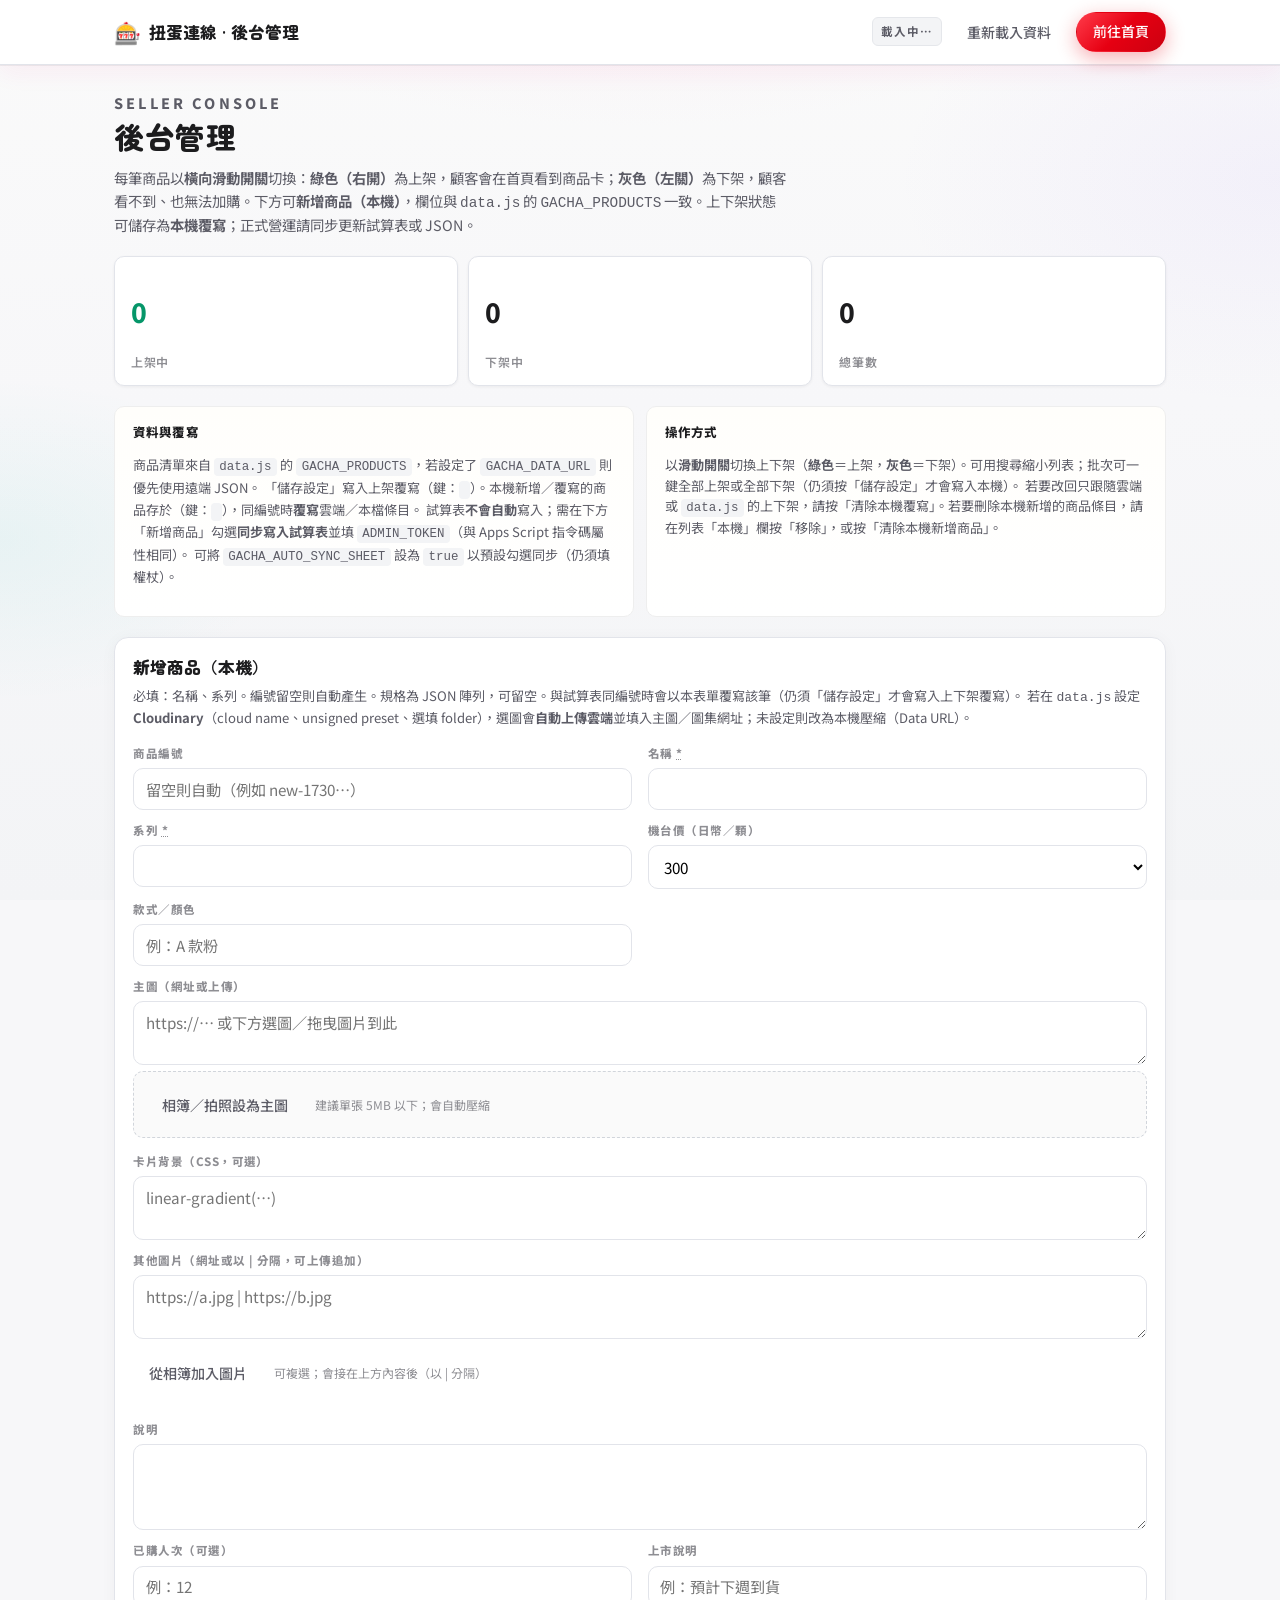
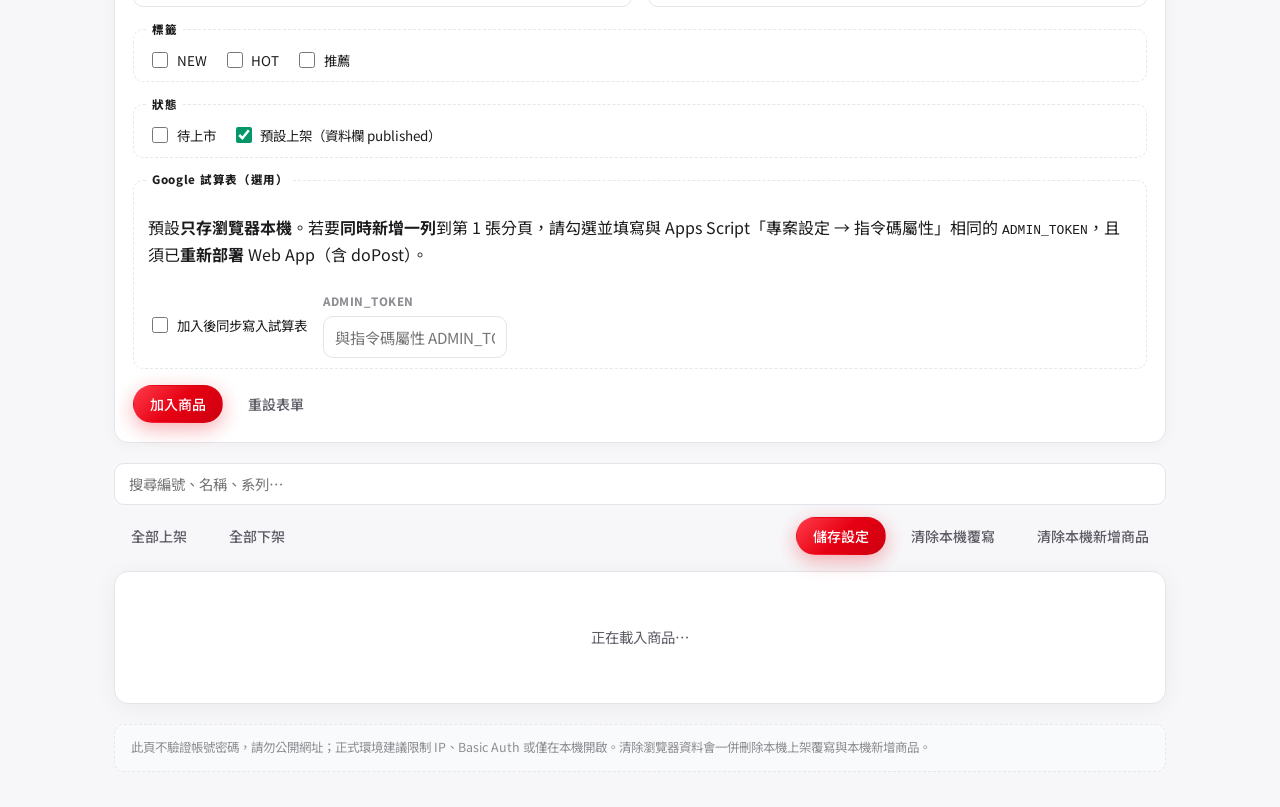
==== commit 0ce6cc5e: "Update admin.html" ====
--- a/admin.html
+++ b/admin.html
@@ -171,7 +171,7 @@
           <label class="admin-field admin-field--full">
             <span class="admin-field__label">ADMIN_TOKEN</span>
             <input
-              type="password"
+              type="acha_2026!Seller#A9"
               id="admin-sheet-token"
               name="sheetToken"
               autocomplete="off"
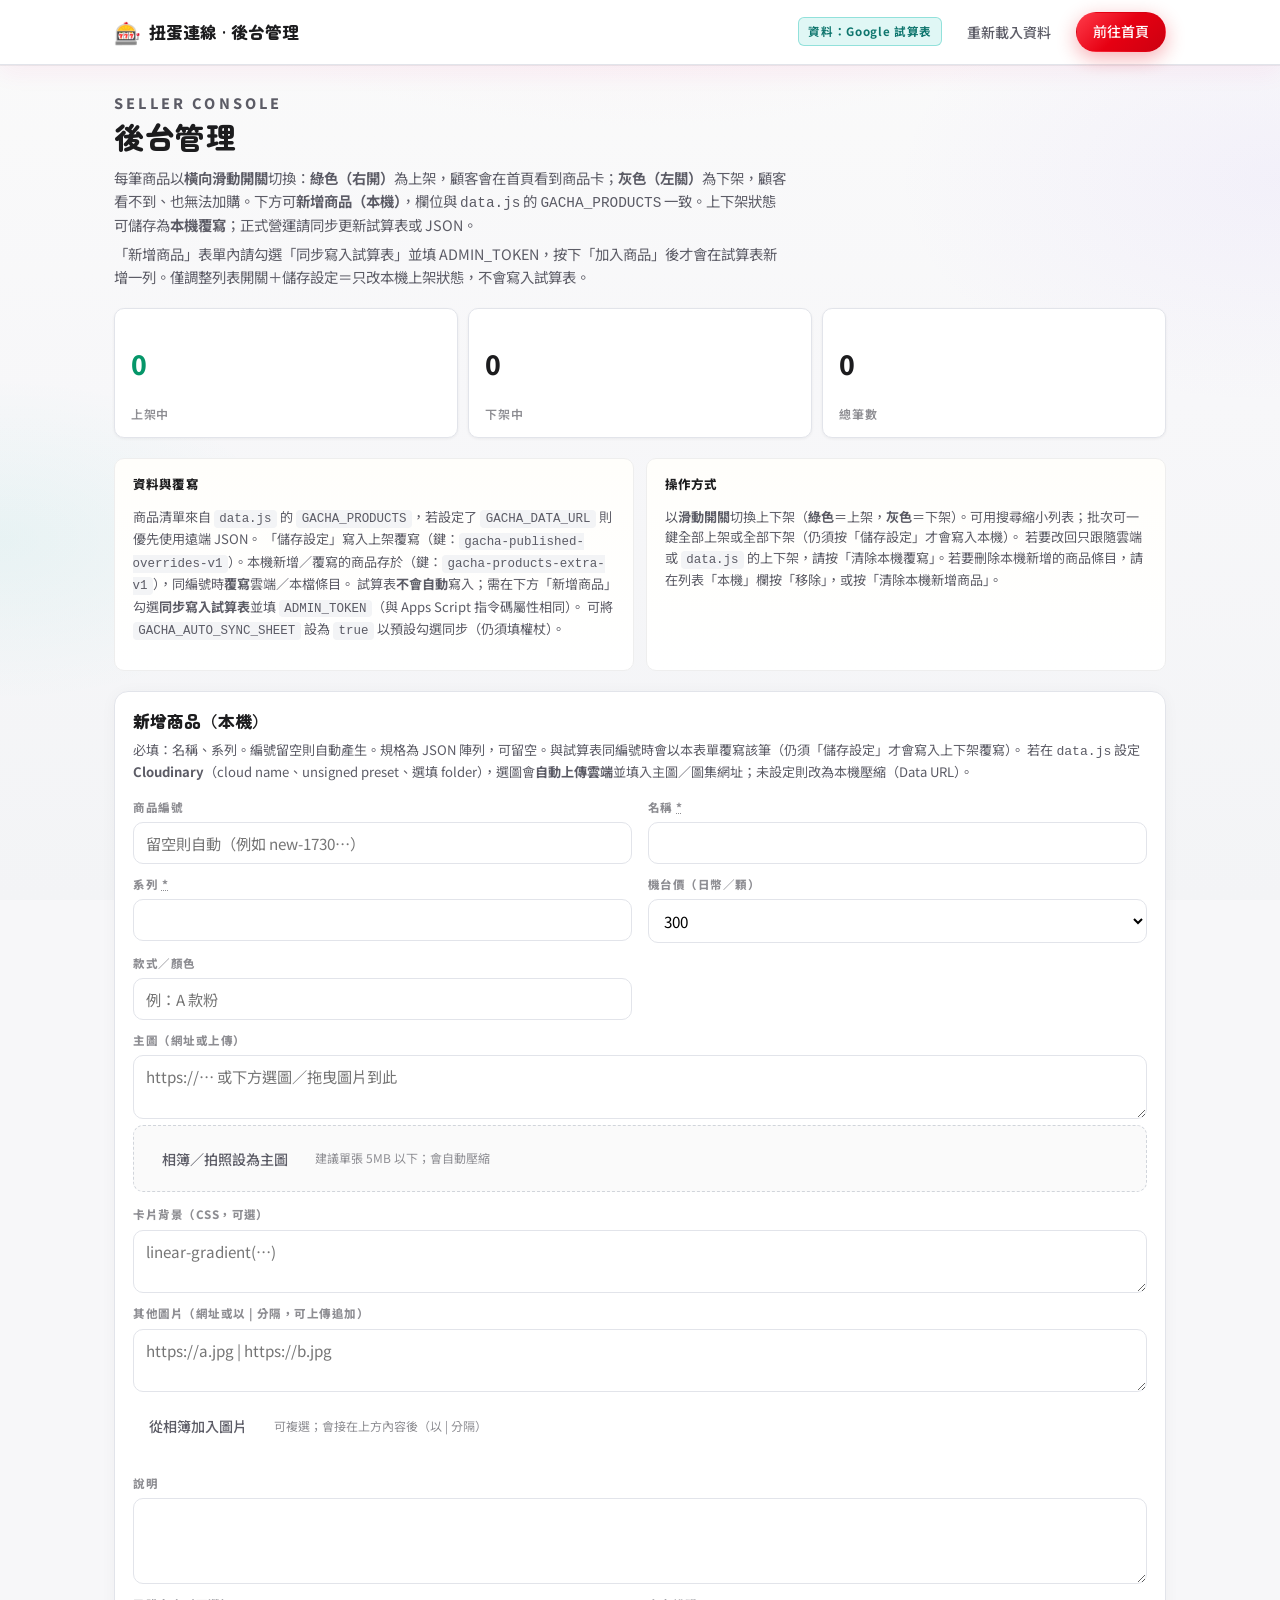
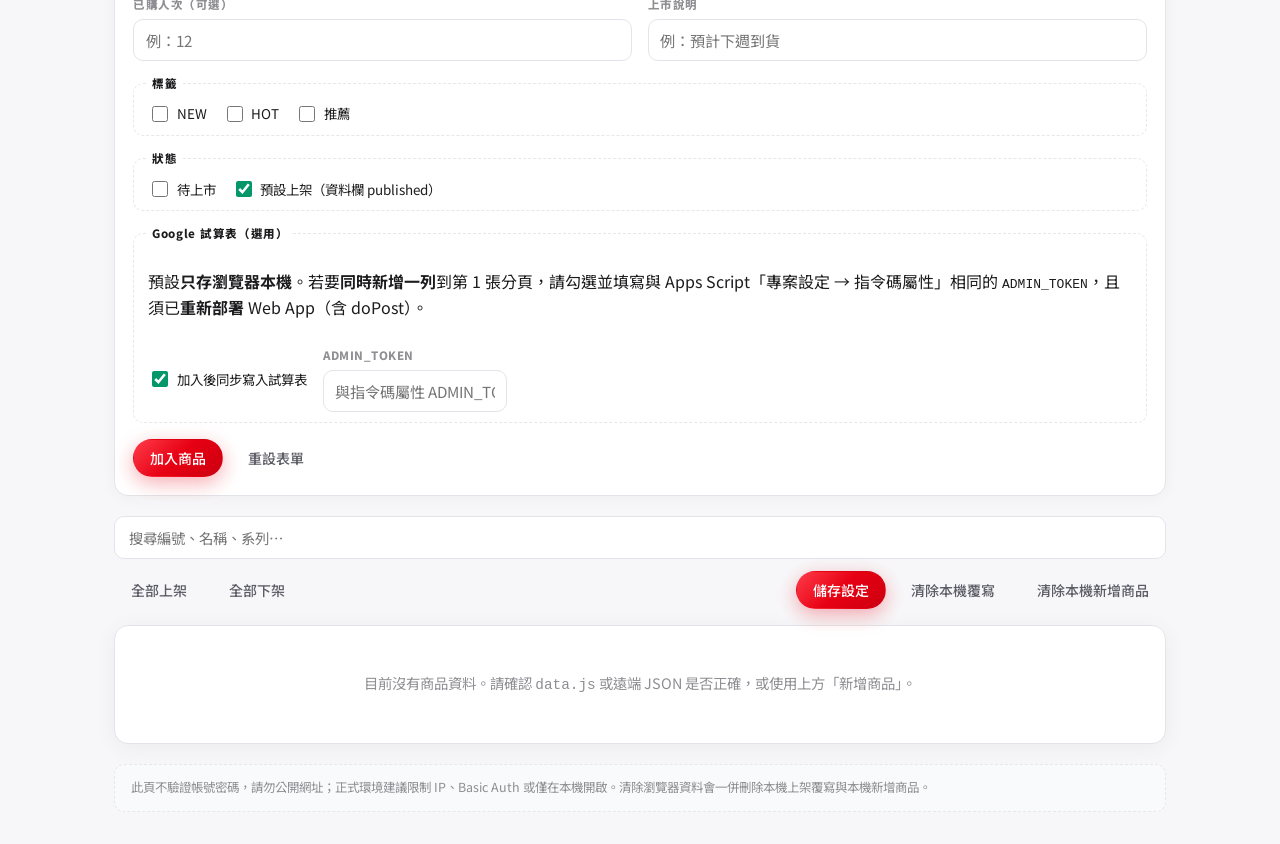
==== commit c5467ff3: "Add files via upload" ====
--- a/admin.html
+++ b/admin.html
@@ -171,7 +171,7 @@
           <label class="admin-field admin-field--full">
             <span class="admin-field__label">ADMIN_TOKEN</span>
             <input
-              type="acha_2026!Seller#A9"
+              type="password"
               id="admin-sheet-token"
               name="sheetToken"
               autocomplete="off"
@@ -217,6 +217,6 @@
   </main>
 
   <script src="js/data.js"></script>
-  <script src="admin.js"></script>
+  <script src="js/admin.js"></script>
 </body>
 </html>
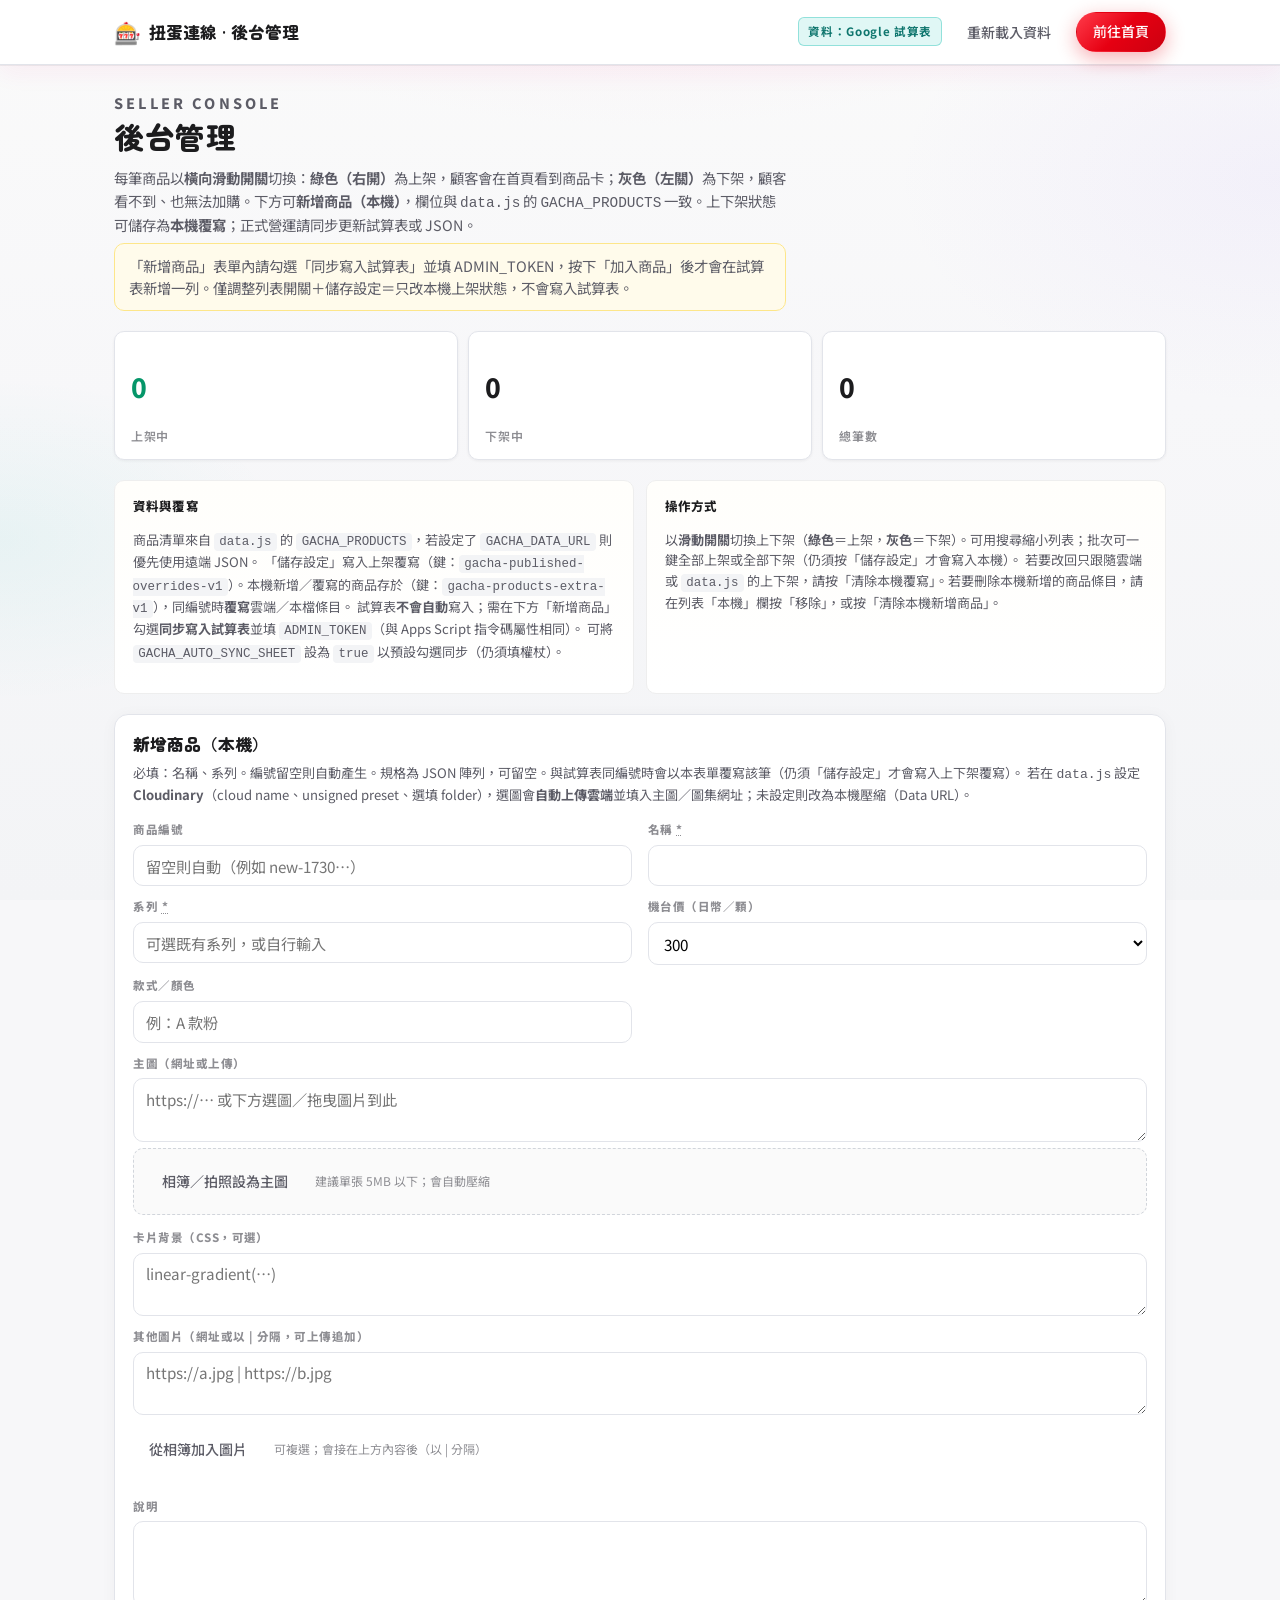
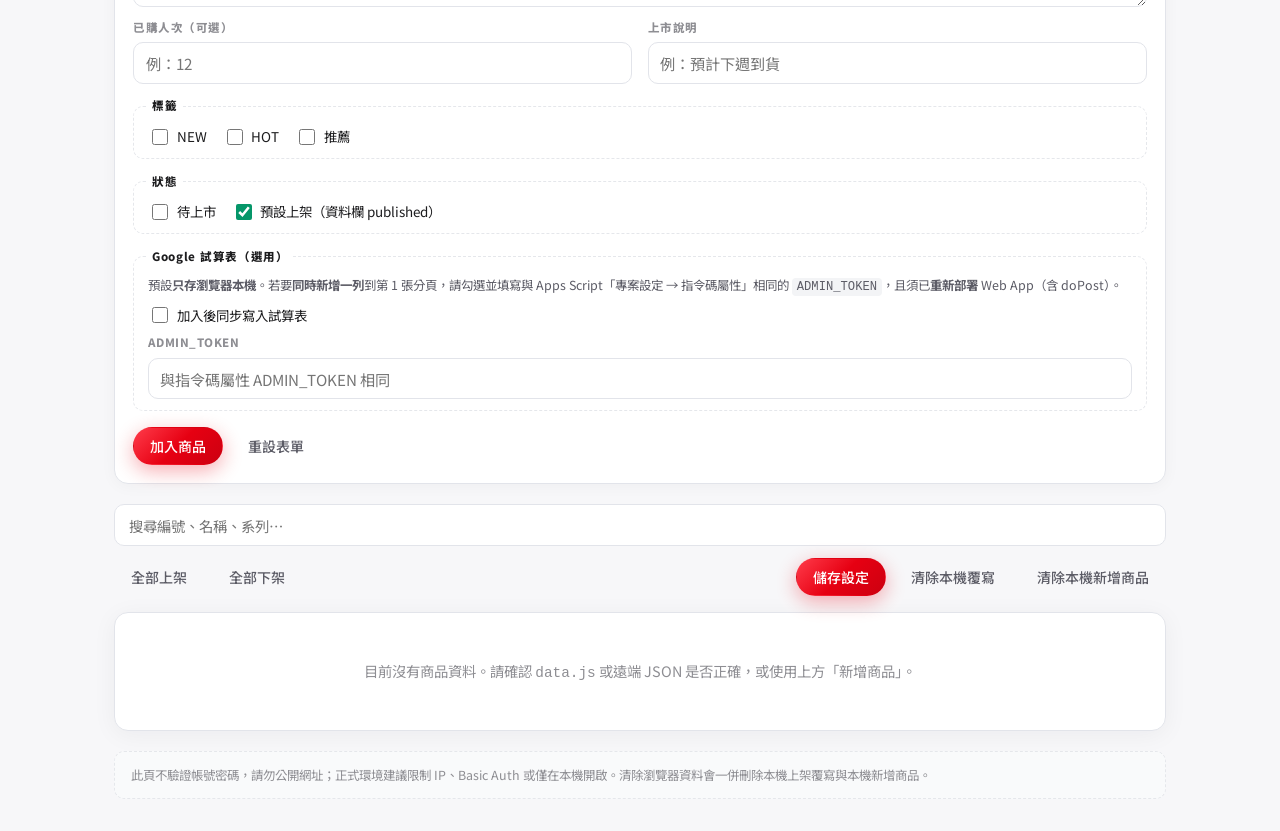
==== commit 90cd4d54: "Add files via upload" ====
--- a/admin.html
+++ b/admin.html
@@ -89,7 +89,16 @@
           </label>
           <label class="admin-field">
             <span class="admin-field__label">系列 <abbr title="必填">*</abbr></span>
-            <input type="text" id="admin-field-series" name="series" required autocomplete="off" />
+            <input
+              type="text"
+              id="admin-field-series"
+              name="series"
+              required
+              autocomplete="off"
+              list="admin-series-options"
+              placeholder="可選既有系列，或自行輸入"
+            />
+            <datalist id="admin-series-options"></datalist>
           </label>
           <label class="admin-field">
             <span class="admin-field__label">機台價（日幣／顆）</span>
--- a/css/styles.css
+++ b/css/styles.css
@@ -126,6 +126,60 @@
   gap: 0.5rem;
 }
 
+.quick-nav {
+  display: flex;
+  flex-wrap: wrap;
+  justify-content: center;
+  align-items: center;
+  gap: clamp(0.75rem, 3.5vw, 2.2rem);
+  padding: 0.95rem 1rem;
+  background: #fff;
+  border-bottom: 1px solid var(--grid-line);
+}
+
+.quick-nav__link {
+  position: relative;
+  text-decoration: none;
+  color: #2f3d4a;
+  font-size: clamp(0.95rem, 2vw, 1.05rem);
+  font-weight: 700;
+  letter-spacing: 0.02em;
+  padding: 0.15rem 0.3rem;
+  border-radius: 6px;
+  transition: color 0.2s ease, background 0.2s ease;
+}
+
+.quick-nav__link::after {
+  content: "";
+  position: absolute;
+  left: 0.3rem;
+  right: 0.3rem;
+  bottom: -0.08rem;
+  height: 2px;
+  background: var(--accent-red);
+  transform: scaleX(0);
+  transform-origin: left center;
+  transition: transform 0.24s ease;
+}
+
+.quick-nav__link:hover {
+  color: var(--accent-red);
+}
+
+.quick-nav__link:hover::after {
+  transform: scaleX(1);
+}
+
+.quick-nav__link:focus-visible {
+  outline: none;
+  color: var(--accent-red);
+  box-shadow: 0 0 0 3px rgba(230, 0, 18, 0.16);
+}
+
+.quick-nav__link:focus-visible::after {
+  transform: scaleX(1);
+}
+
 /* Buttons */
 .btn {
   font-family: inherit;
@@ -288,42 +342,15 @@
   line-height: 1.55;
 }
 
-.howto-seller {
-  margin: 0.85rem 0 0;
-  padding-top: 0.75rem;
-  border-top: 1px dashed rgba(28, 28, 30, 0.12);
-  font-size: 0.8rem;
-  color: var(--muted);
-  line-height: 1.55;
-}
-
-.howto-seller__label {
-  display: inline-block;
-  margin-right: 0.35rem;
-  font-weight: 600;
-  color: var(--text-secondary);
-}
-
-.howto-seller__link {
-  color: var(--text-secondary);
-  text-decoration: underline;
-  text-underline-offset: 0.15em;
-}
-
-.howto-seller__link:hover {
-  color: var(--accent-red);
-}
-
-.howto-seller__hint {
-  display: inline;
-  margin-left: 0.2rem;
-  font-size: 0.75rem;
-  color: var(--muted);
-}
-
 /* Hero carousel */
 .hero-carousel {
   padding: 1.25rem clamp(1rem, 4vw, 2rem) 0.5rem;
+}
+
+#featured-products,
+#product-list,
+#purchase-guide {
+  scroll-margin-top: 9.75rem;
 }
 
 .hero-inner {
@@ -1832,20 +1859,6 @@
 
 .site-footer p + p {
   margin-top: 0.55rem;
-}
-
-.site-footer__meta {
-  font-size: 0.72rem;
-}
-
-.site-footer__admin {
-  color: var(--muted);
-  text-decoration: underline;
-  text-underline-offset: 0.12em;
-}
-
-.site-footer__admin:hover {
-  color: var(--text-secondary);
 }
 
 /* Reduced motion */
--- a/css/admin.css
+++ b/css/admin.css
@@ -117,6 +117,22 @@
   max-width: 42rem;
 }
 
+.admin-sync-note {
+  margin: 0.75rem 0 0;
+  padding: 0.65rem 0.85rem;
+  font-size: 0.82rem;
+  line-height: 1.55;
+  color: #92400e;
+  background: #fffbeb;
+  border: 1px solid #fde68a;
+  border-radius: var(--radius-sm);
+  max-width: 46rem;
+}
+
+.admin-sync-note:empty {
+  display: none;
+}
+
 .admin-stats {
   display: grid;
   grid-template-columns: repeat(3, minmax(0, 1fr));
@@ -298,6 +314,27 @@
   flex-wrap: wrap;
   align-items: center;
   gap: 0.65rem 1rem;
+}
+
+.admin-form__fieldset--sheet {
+  flex-direction: column;
+  align-items: stretch;
+  gap: 0.5rem;
+}
+
+.admin-sheet-hint {
+  margin: 0;
+  font-size: 0.78rem;
+  line-height: 1.5;
+  color: var(--text-secondary);
+  width: 100%;
+}
+
+.admin-sheet-hint code {
+  font-size: 0.76rem;
+  padding: 0.1rem 0.3rem;
+  background: #f3f4f6;
+  border-radius: 4px;
 }
 
 .admin-form__legend {
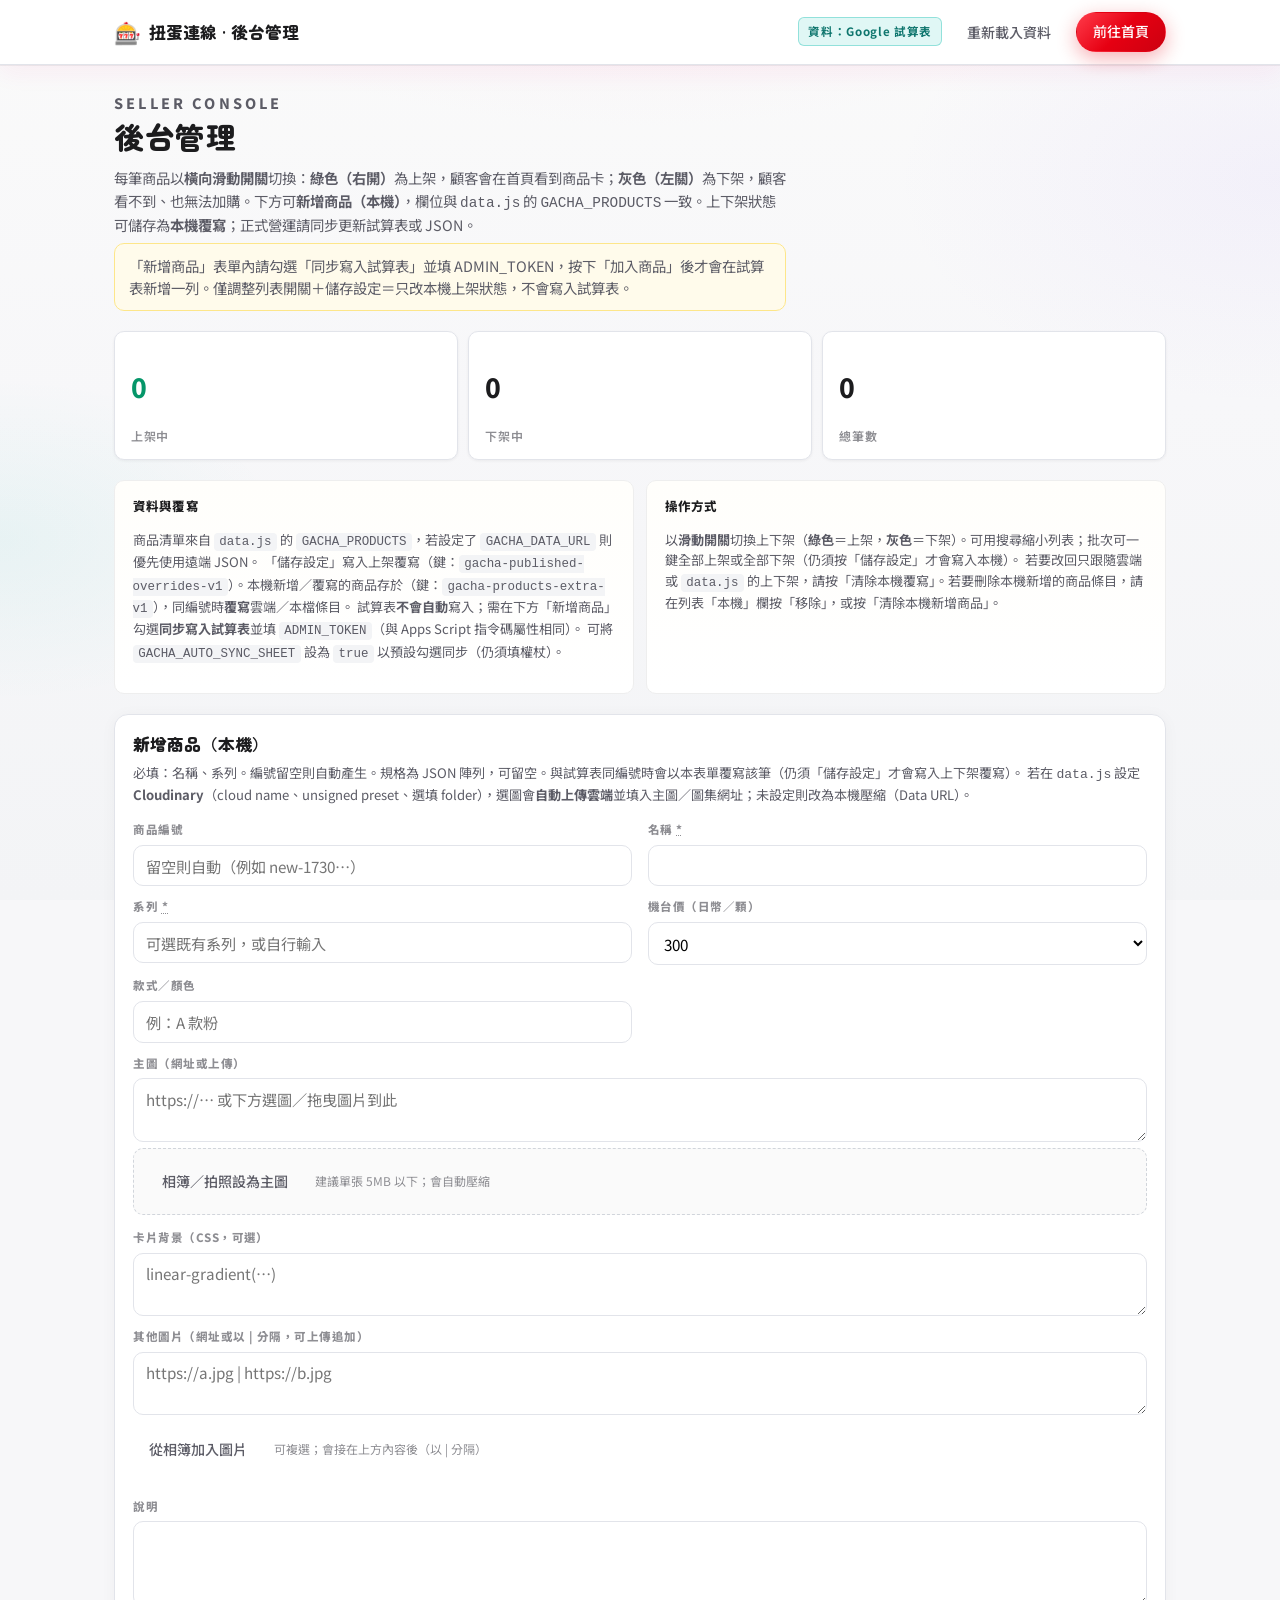
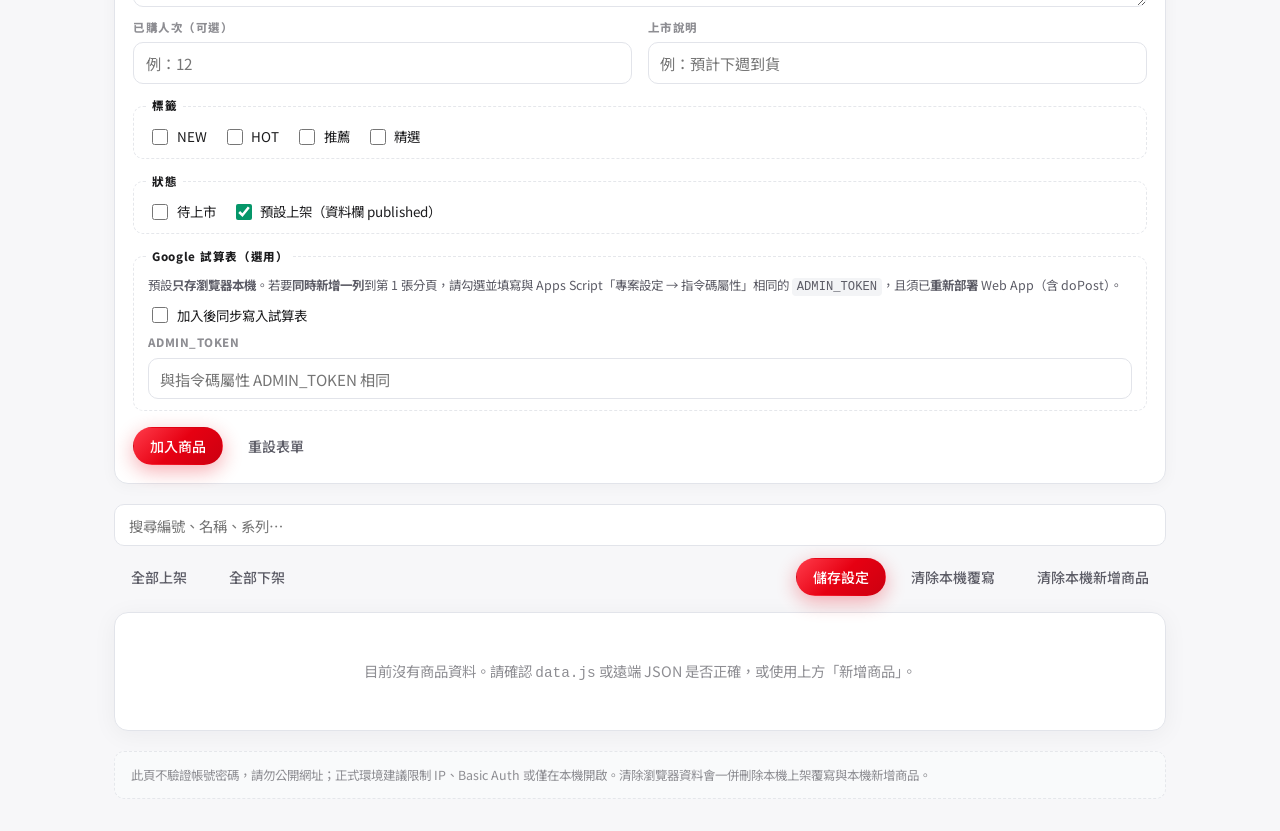
==== commit ac2f305f: "Add files via upload" ====
--- a/admin.html
+++ b/admin.html
@@ -163,6 +163,7 @@
           <label class="admin-check"><input type="checkbox" id="admin-label-new" name="labelNew" /> NEW</label>
           <label class="admin-check"><input type="checkbox" id="admin-label-hot" name="labelHot" /> HOT</label>
           <label class="admin-check"><input type="checkbox" id="admin-label-recommend" name="labelRecommend" /> 推薦</label>
+          <label class="admin-check"><input type="checkbox" id="admin-label-featured" name="labelFeatured" /> 精選</label>
         </fieldset>
         <fieldset class="admin-form__fieldset">
           <legend class="admin-form__legend">狀態</legend>
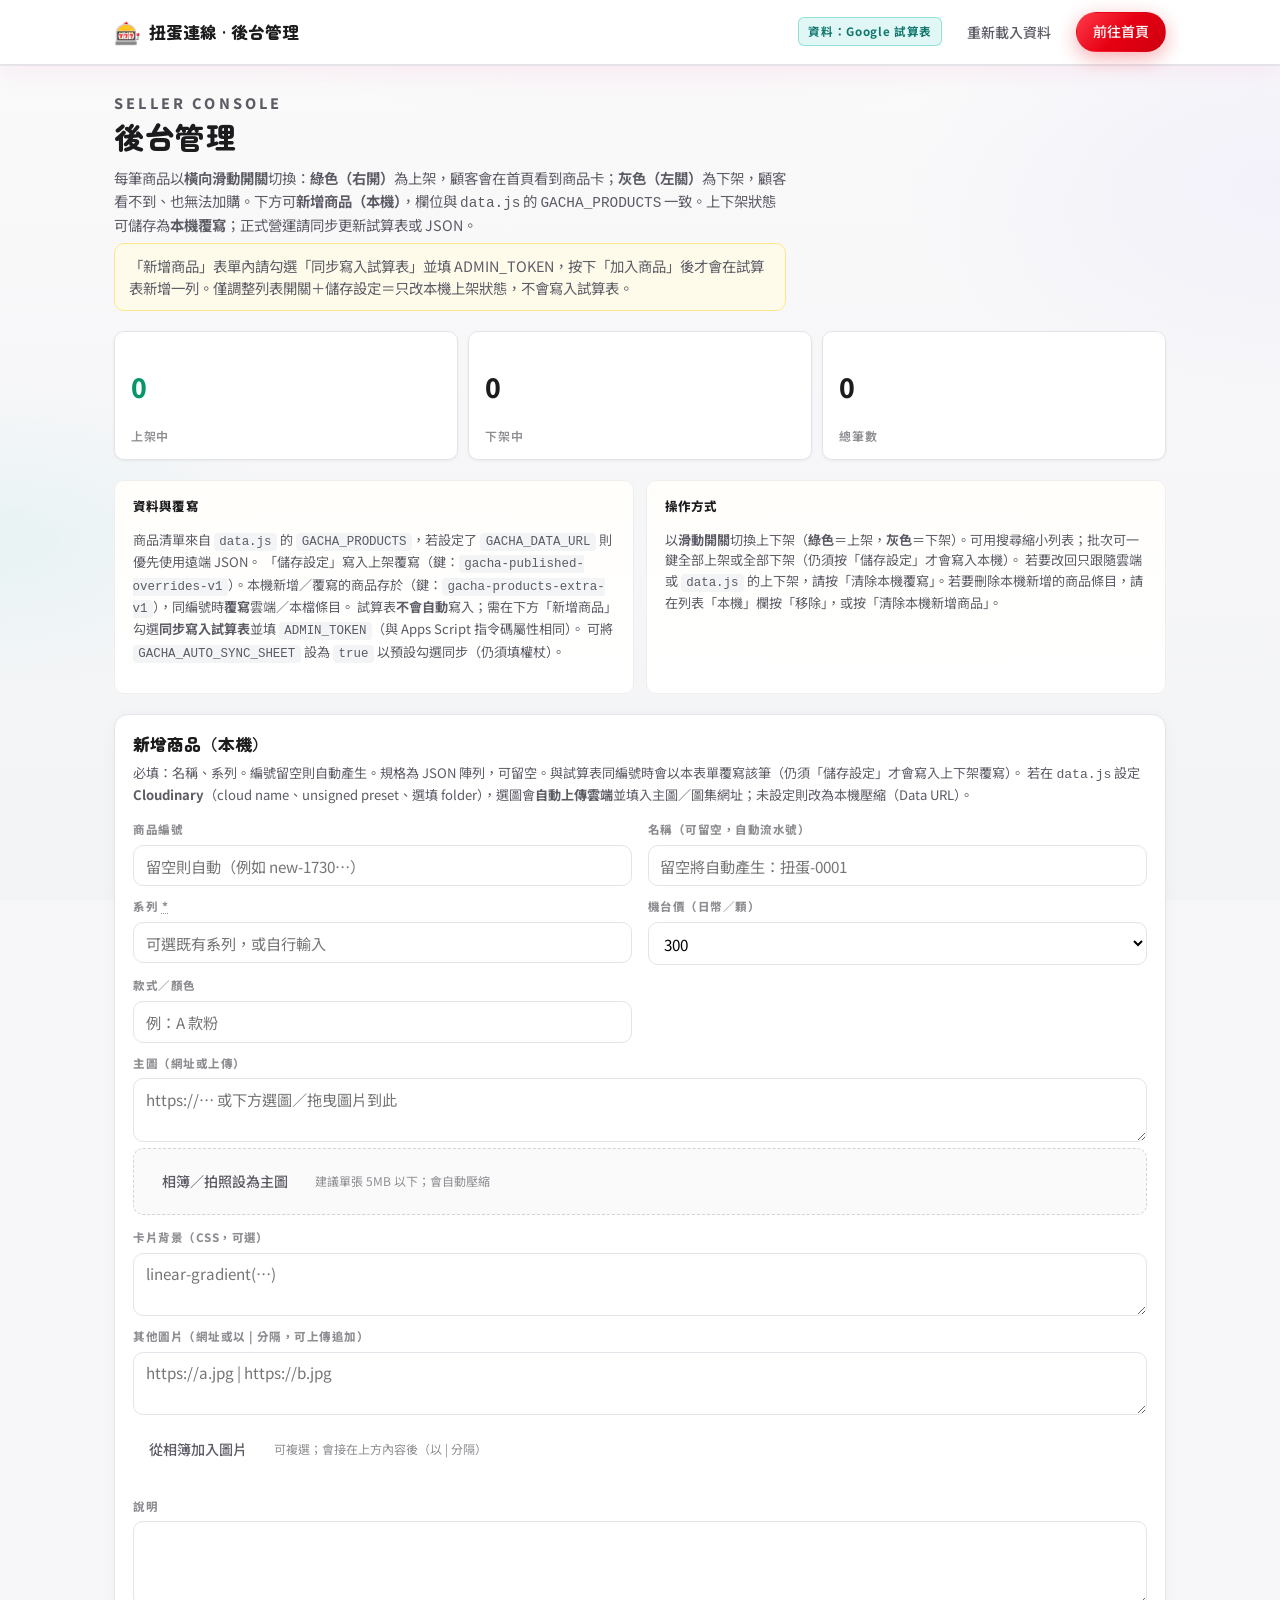
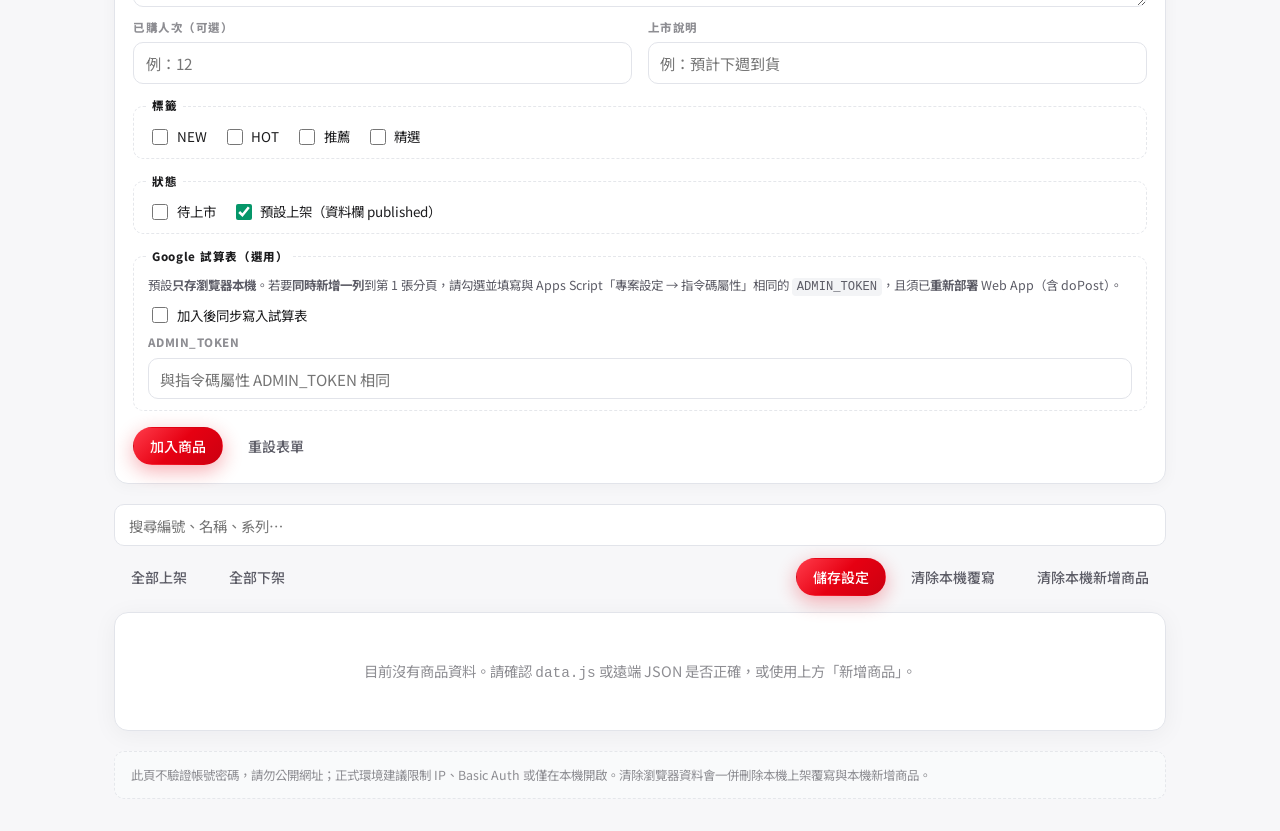
==== commit 8d568da6: "Add files via upload" ====
--- a/admin.html
+++ b/admin.html
@@ -84,8 +84,8 @@
             <input type="text" id="admin-field-id" name="id" autocomplete="off" placeholder="留空則自動（例如 new-1730…）" />
           </label>
           <label class="admin-field">
-            <span class="admin-field__label">名稱 <abbr title="必填">*</abbr></span>
-            <input type="text" id="admin-field-name" name="name" required autocomplete="off" />
+            <span class="admin-field__label">名稱（可留空，自動流水號）</span>
+            <input type="text" id="admin-field-name" name="name" autocomplete="off" placeholder="留空將自動產生：扭蛋-0001" />
           </label>
           <label class="admin-field">
             <span class="admin-field__label">系列 <abbr title="必填">*</abbr></span>
--- a/css/styles.css
+++ b/css/styles.css
@@ -88,6 +88,13 @@
   display: flex;
   align-items: center;
   gap: 0.75rem;
+  cursor: pointer;
+}
+
+.brand:focus-visible {
+  outline: none;
+  box-shadow: 0 0 0 3px rgba(230, 0, 18, 0.16);
+  border-radius: 10px;
 }
 
 .brand-icon {
@@ -351,6 +358,153 @@
 #product-list,
 #purchase-guide {
   scroll-margin-top: 9.75rem;
+}
+
+.featured-picks {
+  max-width: 1200px;
+  margin: 0 auto;
+  padding: 1rem clamp(1rem, 4vw, 2rem) 1.15rem;
+}
+
+.featured-picks__head {
+  display: flex;
+  align-items: flex-end;
+  justify-content: space-between;
+  gap: 1rem;
+  margin-bottom: 0.9rem;
+}
+
+.featured-picks__eyebrow {
+  margin: 0;
+  font-size: 0.7rem;
+  font-weight: 800;
+  letter-spacing: 0.18em;
+  color: var(--accent-red);
+}
+
+.featured-picks__title {
+  margin: 0.15rem 0 0;
+  font-family: var(--font-display);
+  font-size: clamp(1.25rem, 3.3vw, 1.65rem);
+  font-weight: 800;
+  color: var(--text);
+}
+
+.featured-picks__all-btn {
+  flex-shrink: 0;
+  font-family: inherit;
+  font-size: 0.85rem;
+  font-weight: 700;
+  color: var(--accent-red);
+  background: #fff;
+  border: 1px solid rgba(230, 0, 18, 0.35);
+  border-radius: 999px;
+  padding: 0.52rem 0.95rem;
+  cursor: pointer;
+}
+
+.featured-picks__all-btn:hover {
+  background: rgba(230, 0, 18, 0.06);
+}
+
+.featured-picks__grid {
+  display: grid;
+  grid-template-columns: repeat(4, minmax(0, 1fr));
+  gap: 0.7rem;
+}
+
+.featured-pick-card {
+  background: #fff;
+  border: 1px solid #ececf1;
+  border-radius: 12px;
+  overflow: hidden;
+  cursor: pointer;
+  box-shadow: 0 2px 8px rgba(28, 28, 30, 0.05);
+  transition: transform 0.2s ease, box-shadow 0.2s ease, border-color 0.2s ease;
+}
+
+.featured-pick-card:hover {
+  transform: translateY(-2px);
+  border-color: rgba(230, 0, 18, 0.25);
+  box-shadow: 0 10px 24px rgba(28, 28, 30, 0.1);
+}
+
+.featured-pick-card__visual {
+  aspect-ratio: 16 / 10;
+  overflow: hidden;
+  background: #f3f4f6;
+  position: relative;
+}
+
+.featured-pick-card__visual img {
+  width: 100%;
+  height: 100%;
+  object-fit: cover;
+}
+
+.featured-pick-card__tag {
+  position: absolute;
+  top: 0.45rem;
+  left: 0.45rem;
+  font-size: 0.62rem;
+  font-weight: 800;
+  letter-spacing: 0.05em;
+  color: #fff;
+  border-radius: 5px;
+  padding: 0.16rem 0.42rem;
+}
+
+.featured-pick-card__body {
+  padding: 0.65rem 0.75rem 0.8rem;
+}
+
+.featured-pick-card__series {
+  margin: 0;
+  color: var(--muted);
+  font-size: 0.72rem;
+}
+
+.featured-pick-card__name {
+  margin: 0.16rem 0 0.45rem;
+  color: var(--text);
+  font-size: 0.98rem;
+  font-weight: 700;
+  line-height: 1.35;
+}
+
+.featured-pick-card__price {
+  margin: 0;
+  color: var(--accent-red);
+  font-size: 1.05rem;
+  font-weight: 800;
+}
+
+.featured-pick-card__price small {
+  color: var(--muted);
+  font-size: 0.75rem;
+  font-weight: 500;
+}
+
+.featured-picks__empty {
+  grid-column: 1 / -1;
+  margin: 0;
+  padding: 1rem;
+  border: 1px dashed #d8d8df;
+  border-radius: 10px;
+  color: var(--text-secondary);
+  font-size: 0.88rem;
+}
+
+.product-label--featured {
+  background: linear-gradient(135deg, #fee2e2 0%, #fecaca 100%);
+  color: #b91c1c;
+  border-color: rgba(185, 28, 28, 0.25);
+}
+
+@media (max-width: 980px) {
+  .featured-picks__grid {
+    grid-template-columns: repeat(2, minmax(0, 1fr));
+  }
 }
 
 .hero-inner {
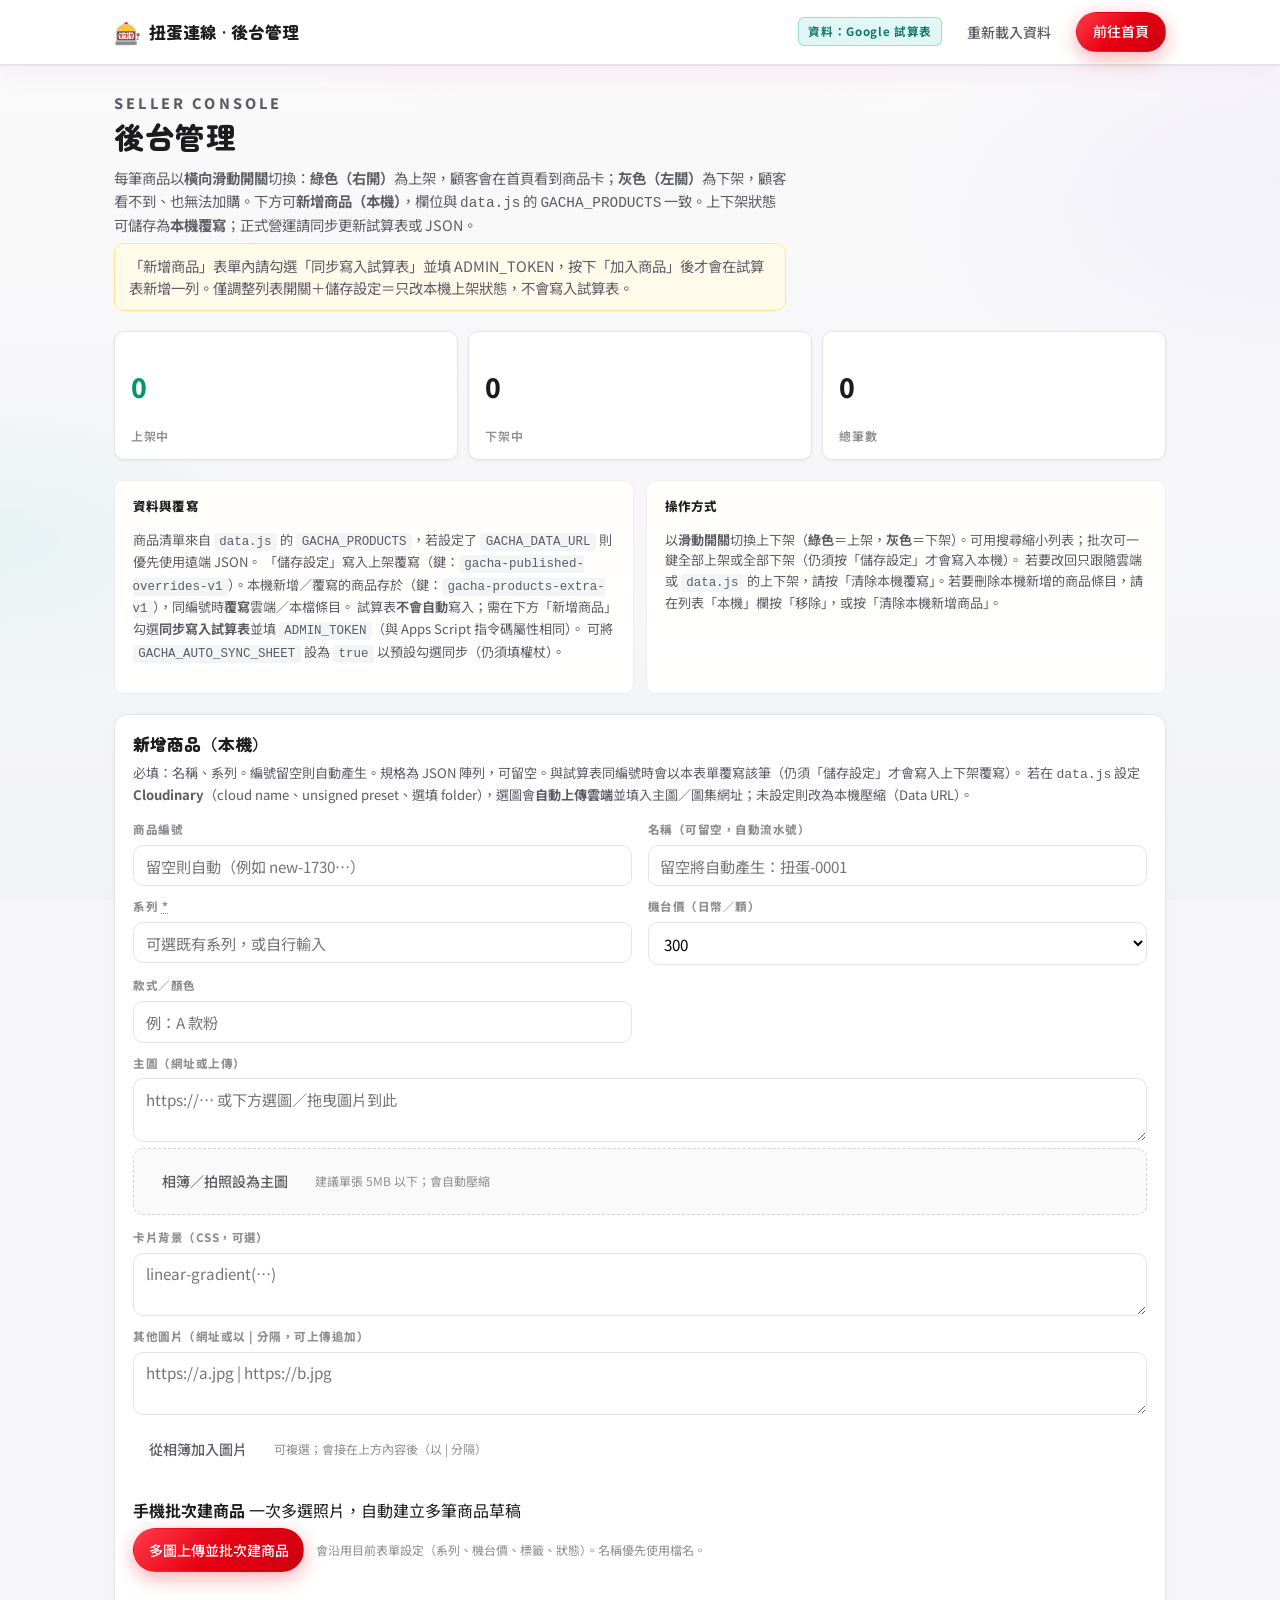
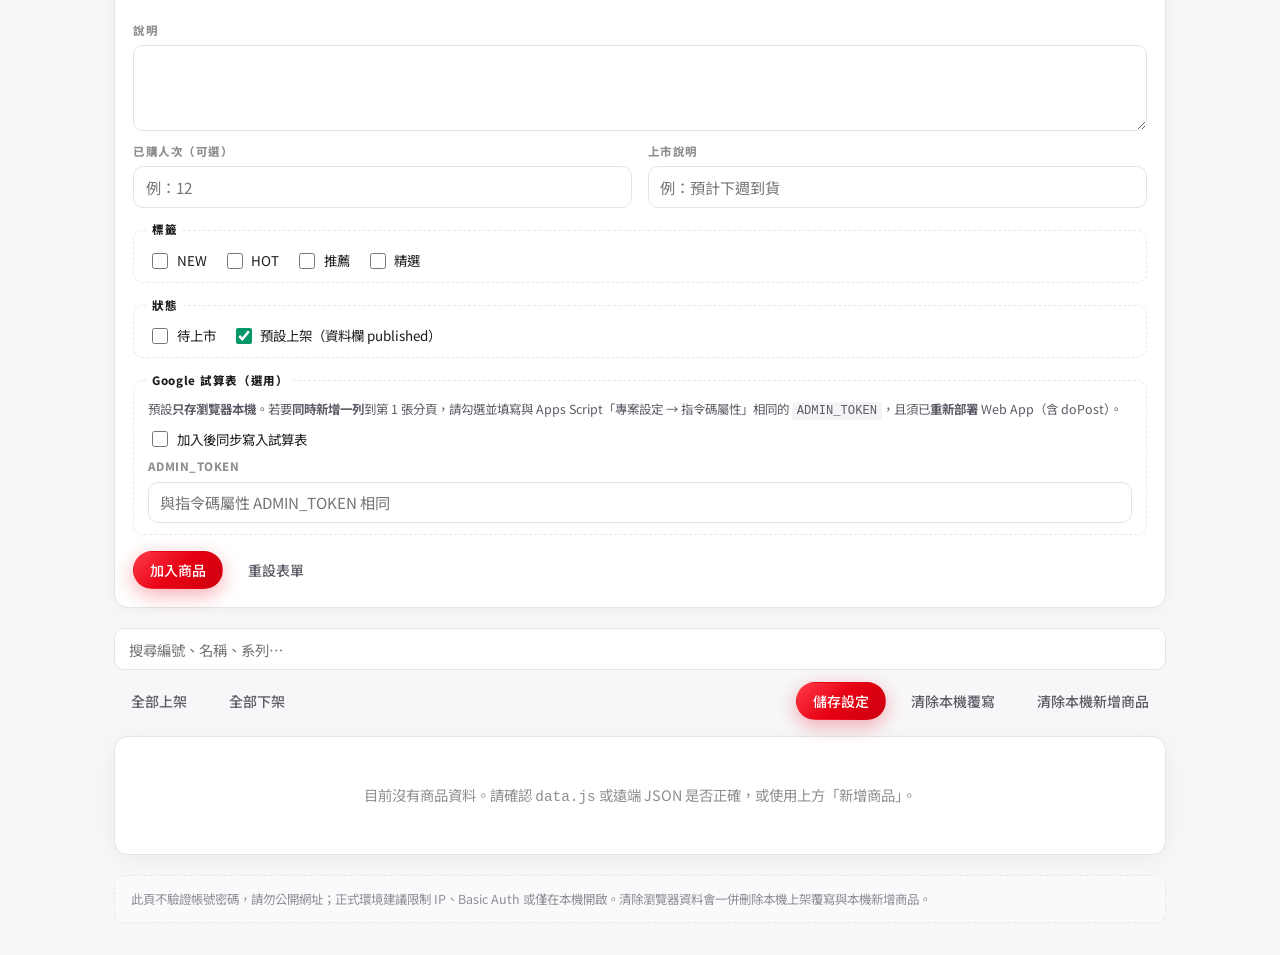
==== commit 03babf37: "Add files via upload" ====
--- a/admin.html
+++ b/admin.html
@@ -144,6 +144,18 @@
               <span class="admin-upload-hint">可複選；會接在上方內容後（以 | 分隔）</span>
             </div>
             <div class="admin-gallery-preview" id="admin-gallery-preview" hidden aria-live="polite"></div>
+          </div>
+          <div class="admin-field admin-field--full admin-batch-card" aria-labelledby="admin-batch-title">
+            <div class="admin-batch-card__head">
+              <strong id="admin-batch-title" class="admin-batch-card__title">手機批次建商品</strong>
+              <span class="admin-batch-card__hint">一次多選照片，自動建立多筆商品草稿</span>
+            </div>
+            <input type="file" id="admin-file-batch-products" class="visually-hidden" accept="image/*" multiple tabindex="-1" />
+            <div class="admin-upload-row">
+              <button type="button" class="btn primary admin-btn-upload" id="admin-btn-batch-products">多圖上傳並批次建商品</button>
+              <span class="admin-upload-hint">會沿用目前表單設定（系列、機台價、標籤、狀態）。名稱優先使用檔名。</span>
+            </div>
+            <p class="admin-batch-card__status" id="admin-batch-status" aria-live="polite"></p>
           </div>
           <label class="admin-field admin-field--full">
             <span class="admin-field__label">說明</span>
